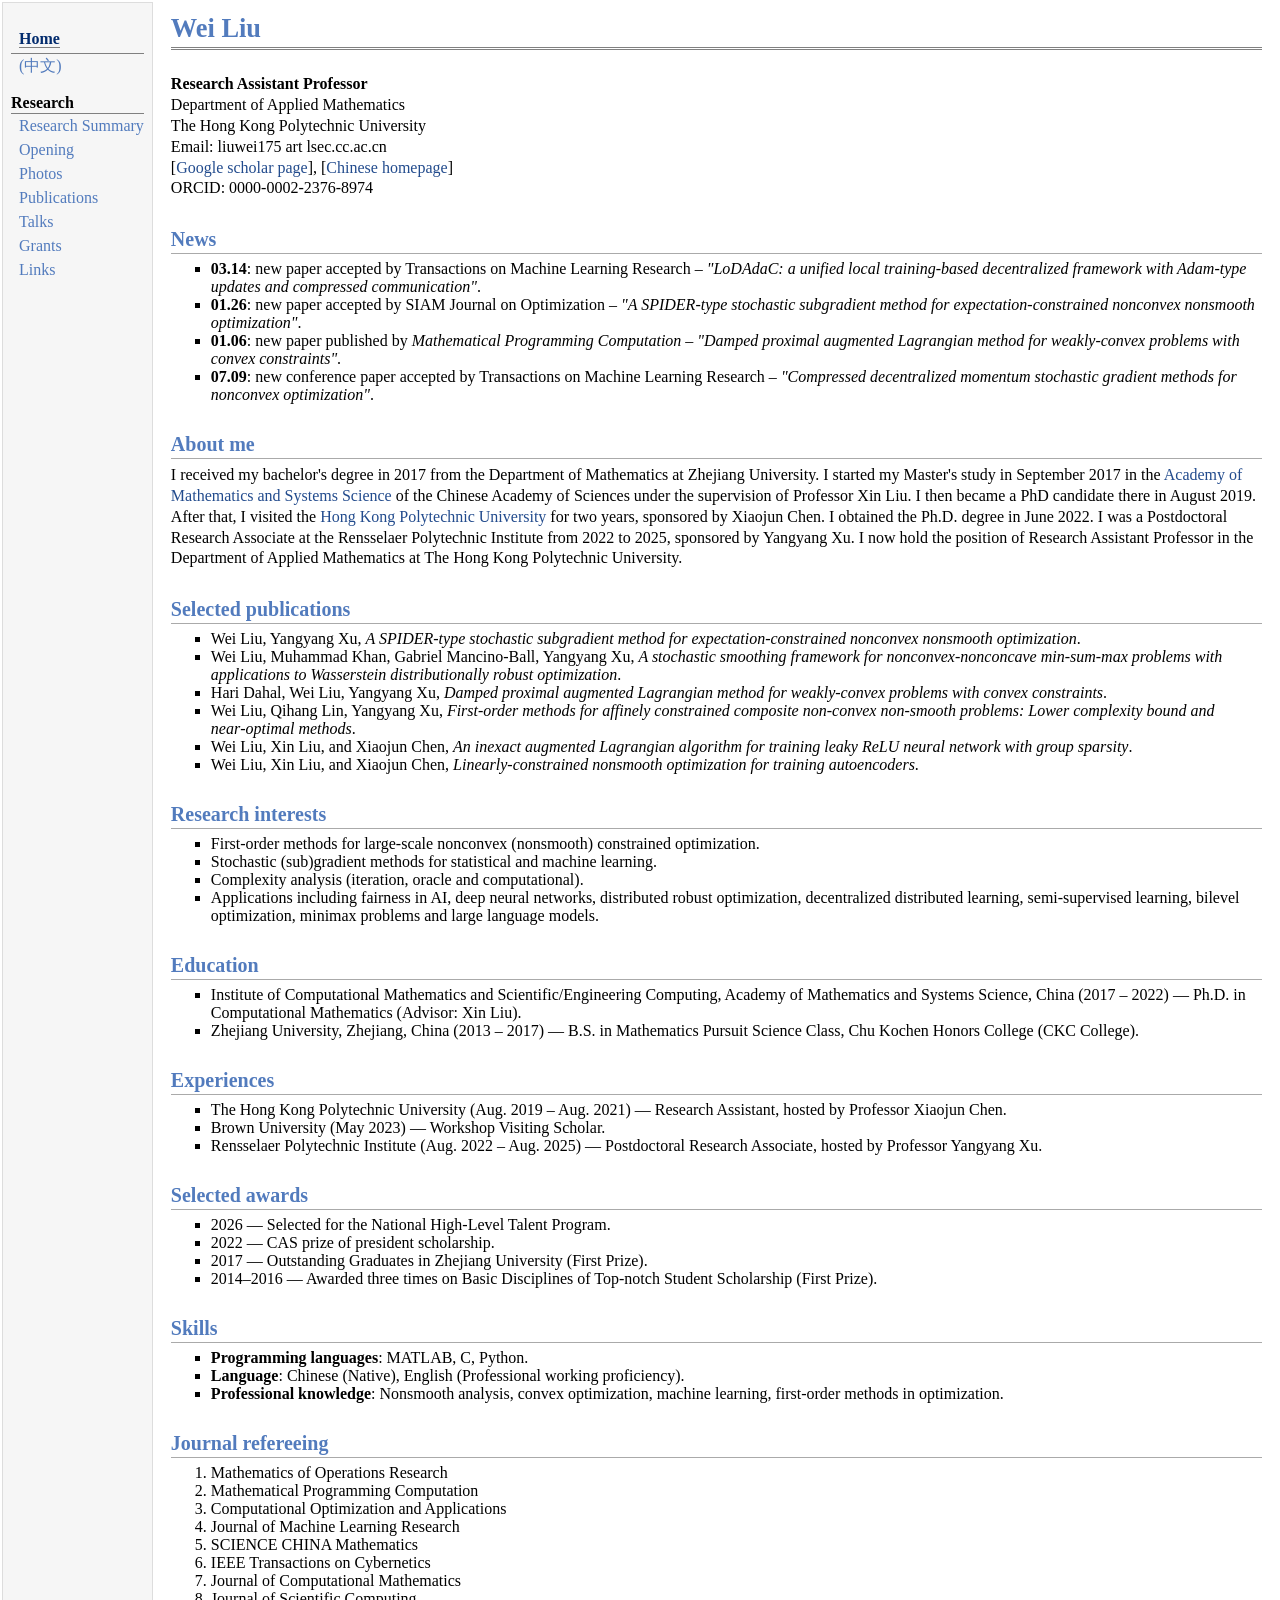
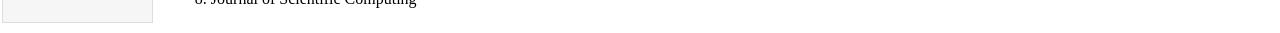
==== index.html @ 4601805c "Add files via upload" ====
<!DOCTYPE html PUBLIC "-//W3C//DTD XHTML 1.1//EN"
      "http://www.w3.org/TR/xhtml11/DTD/xhtml11.dtd">
<html xmlns="http://www.w3.org/1999/xhtml" xml:lang="en">
<head>
<meta name="generator" content="jemdoc, see http://jemdoc.jaboc.net/" />
<meta http-equiv="Content-Type" content="text/html;charset=utf-8" />
<link rel="stylesheet" href="jemdoc.css" type="text/css" />
<title>Wei Liu's Homepage</title>
</head>
<body>
<table summary="Table for page layout." id="tlayout"><tr valign="top">
<td id="layout-menu">
<div class="menu-category"><a href="index.html" class="current">Home</a></div>
<div class="menu-item"><a href="ch/index.html">(中文)</a></div>
<div class="menu-category">Research</div>
<div class="menu-item"><a href="research-summary.html">Research Summary</a></div>
<div class="menu-item"><a href="opening.html">Opening</a></div>
<div class="menu-item"><a href="photos.html">Photos</a></div>
<div class="menu-item"><a href="publications.html">Publications</a></div>
<div class="menu-item"><a href="talks.html">Talks</a></div>
<div class="menu-item"><a href="grants.html">Grants</a></div>
<div class="menu-item"><a href="links.html">Links</a></div>
</td>
<td id="layout-content">
<div id="toptitle"><h1>Wei Liu</h1></div>

<p><strong>Research Assistant Professor</strong><br/>
Department of Applied Mathematics<br/>
The Hong&nbsp;Kong Polytechnic University<br/>
Email: liuwei175&nbsp;art&nbsp;lsec.cc.ac.cn<br/>
[<a href="https://scholar.google.com">Google scholar page</a>], [<a href="https://liuwei175.github.io/">Chinese homepage</a>]<br/>
ORCID: 0000-0002-2376-8974</p>

<h2>News</h2>
<ul>
<li><strong>03.14</strong>: new paper accepted by Transactions on Machine Learning Research&nbsp;– <em>"LoDAdaC: a unified local training‑based decentralized framework with Adam‑type updates and compressed communication"</em>.</li>
<li><strong>01.26</strong>: new paper accepted by SIAM Journal on Optimization&nbsp;– <em>"A SPIDER‑type stochastic subgradient method for expectation‑constrained nonconvex nonsmooth optimization"</em>.</li>
<li><strong>01.06</strong>: new paper published by <em>Mathematical Programming Computation</em>&nbsp;– <em>"Damped proximal augmented Lagrangian method for weakly‑convex problems with convex constraints"</em>.</li>
<li><strong>07.09</strong>: new conference paper accepted by Transactions on Machine Learning Research&nbsp;– <em>"Compressed decentralized momentum stochastic gradient methods for nonconvex optimization"</em>.</li>
</ul>

<h2>About me</h2>
<p>I received my bachelor's degree in 2017 from the Department of Mathematics at Zhejiang University. I started my Master's study in September 2017 in the <a href="https://english.amss.cas.cn">Academy of Mathematics and Systems Science</a> of the Chinese Academy of Sciences under the supervision of Professor Xin Liu. I then became a PhD candidate there in August 2019. After that, I visited the <a href="https://www.polyu.edu.hk">Hong Kong Polytechnic University</a> for two years, sponsored by Xiaojun Chen. I obtained the Ph.D. degree in June 2022. I was a Postdoctoral Research Associate at the Rensselaer Polytechnic Institute from 2022 to 2025, sponsored by Yangyang Xu. I now hold the position of Research Assistant Professor in the Department of Applied Mathematics at The Hong Kong Polytechnic University.</p>

<h2>Selected publications</h2>
<ul>
<li>Wei&nbsp;Liu, Yangyang&nbsp;Xu, <em>A SPIDER‑type stochastic subgradient method for expectation‑constrained nonconvex nonsmooth optimization</em>.</li>
<li>Wei&nbsp;Liu, Muhammad&nbsp;Khan, Gabriel&nbsp;Mancino‑Ball, Yangyang&nbsp;Xu, <em>A stochastic smoothing framework for nonconvex‑nonconcave min‑sum‑max problems with applications to Wasserstein distributionally robust optimization</em>.</li>
<li>Hari&nbsp;Dahal, Wei&nbsp;Liu, Yangyang&nbsp;Xu, <em>Damped proximal augmented Lagrangian method for weakly‑convex problems with convex constraints</em>.</li>
<li>Wei&nbsp;Liu, Qihang&nbsp;Lin, Yangyang&nbsp;Xu, <em>First‑order methods for affinely constrained composite non‑convex non‑smooth problems: Lower complexity bound and near‑optimal methods</em>.</li>
<li>Wei&nbsp;Liu, Xin&nbsp;Liu, and Xiaojun&nbsp;Chen, <em>An inexact augmented Lagrangian algorithm for training leaky ReLU neural network with group sparsity</em>.</li>
<li>Wei&nbsp;Liu, Xin&nbsp;Liu, and Xiaojun&nbsp;Chen, <em>Linearly‑constrained nonsmooth optimization for training autoencoders</em>.</li>
</ul>

<h2>Research interests</h2>
<ul>
<li>First‑order methods for large‑scale nonconvex (nonsmooth) constrained optimization.</li>
<li>Stochastic (sub)gradient methods for statistical and machine learning.</li>
<li>Complexity analysis (iteration, oracle and computational).</li>
<li>Applications including fairness in AI, deep neural networks, distributed robust optimization, decentralized distributed learning, semi‑supervised learning, bilevel optimization, minimax problems and large language models.</li>
</ul>

<h2>Education</h2>
<ul>
<li>Institute of Computational Mathematics and Scientific/Engineering Computing, Academy of Mathematics and Systems Science, China (2017&nbsp;–&nbsp;2022) — Ph.D. in Computational Mathematics (Advisor: Xin Liu).</li>
<li>Zhejiang University, Zhejiang, China (2013&nbsp;–&nbsp;2017) — B.S. in Mathematics Pursuit Science Class, Chu Kochen Honors College (CKC College).</li>
</ul>

<h2>Experiences</h2>
<ul>
<li>The Hong Kong Polytechnic University (Aug.&nbsp;2019 – Aug.&nbsp;2021) — Research Assistant, hosted by Professor Xiaojun Chen.</li>
<li>Brown University (May 2023) — Workshop Visiting Scholar.</li>
<li>Rensselaer Polytechnic Institute (Aug.&nbsp;2022 – Aug.&nbsp;2025) — Postdoctoral Research Associate, hosted by Professor Yangyang Xu.</li>
</ul>

<h2>Selected awards</h2>
<ul>
<li>2026 — Selected for the National High‑Level Talent Program.</li>
<li>2022 — CAS prize of president scholarship.</li>
<li>2017 — Outstanding Graduates in Zhejiang University (First Prize).</li>
<li>2014–2016 — Awarded three times on Basic Disciplines of Top‑notch Student Scholarship (First Prize).</li>
</ul>

<h2>Skills</h2>
<ul>
<li><strong>Programming languages</strong>: MATLAB, C, Python.</li>
<li><strong>Language</strong>: Chinese (Native), English (Professional working proficiency).</li>
<li><strong>Professional knowledge</strong>: Nonsmooth analysis, convex optimization, machine learning, first‑order methods in optimization.</li>
</ul>

<h2>Journal refereeing</h2>
<ol>
<li>Mathematics of Operations Research</li>
<li>Mathematical Programming Computation</li>
<li>Computational Optimization and Applications</li>
<li>Journal of Machine Learning Research</li>
<li>SCIENCE CHINA Mathematics</li>
<li>IEEE Transactions on Cybernetics</li>
<li>Journal of Computational Mathematics</li>
<li>Journal of Scientific Computing</li>
</ol>

</td></tr></table>
</body>
</html>
---- jemdoc.css ----
/* Default css file for jemdoc. */

    table#tlayout {
        border: none;
        border-collapse: separate;
        background: white;
    }

    body {
        background: white;
        font-family: Georgia, serif;
        padding-bottom: 8px;
        margin: 0;
    }

    #layout-menu {
        background: #f6f6f6;
        border: 1px solid #dddddd;
        padding-top: 0.5em;
        padding-left: 8px;
        padding-right: 8px;
        font-size: 1.0em;
        width: auto;
        white-space: nowrap;
        text-align: left;
        vertical-align: top;
    }

    #layout-menu td {
        background: #f4f4f4;
        vertical-align: top;
    }

    #layout-content {
        padding-top: 0.0em;
        padding-left: 1.0em;
        padding-right: 1.0em;
        border: none;
        background: white;
        text-align: left;
        vertical-align: top;
    }

    #layout-menu a {
        line-height: 1.5em;
        margin-left: 0.5em;
    }

    tt {
        background: #ffffdd;
    }

    pre, tt {
        font-size: 90%;
        font-family: monaco, monospace;
    }

    a, a > tt {
        color: #224b8d;
        text-decoration: none;
    }

    a:hover {
        border-bottom: 1px gray dotted;
    }

    #layout-menu a.current:link, #layout-menu a.current:visited {
        color: #022b6d;
        border-bottom: 1px gray solid;
    }
    #layout-menu a:link, #layout-menu a:visited, #layout-menu a:hover {
        color: #527bbd;
        text-decoration: none;
    }
    #layout-menu a:hover {
        text-decoration: none;
    }

    div.menu-category {
        border-bottom: 1px solid gray;
        margin-top: 0.8em;
        padding-top: 0.2em;
        padding-bottom: 0.1em;
        font-weight: bold;
    }

    div.menu-item {
        padding-left: 16px;
        text-indent: -16px;
    }

    div#toptitle {
        padding-bottom: 0.2em;
        margin-bottom: 1.5em;
        border-bottom: 3px double gray;
    }

    /* Reduce space if we begin the page with a title. */
    div#toptitle + h2, div#toptitle + h3 {
        margin-top: -0.7em;
    }

    div#subtitle {
        margin-top: 0.0em;
        margin-bottom: 0.0em;
        padding-top: 0em;
        padding-bottom: 0.1em;
    }

    em {
        font-style: italic;
    }

    strong {
        font-weight: bold;
    }

    h1, h2, h3 {
        color: #527bbd;
        margin-top: 0.7em;
        margin-bottom: 0.3em;
        padding-bottom: 0.2em;
        line-height: 1.0;
        padding-top: 0.5em;
        border-bottom: 1px solid #aaaaaa;
    }

    h1 {
        font-size: 165%;
    }

    h2 {
        padding-top: 0.8em;
        font-size: 125%;
    }

    h2 + h3 {
        padding-top: 0.2em;
    }

    h3 {
        font-size: 110%;
        border-bottom: none;
    }

    p {
        margin-top: 0.0em;
        margin-bottom: 0.8em;
        padding: 0;
        line-height: 1.3;
    }

    pre {
        padding: 0;
        margin: 0;
    }

    div#footer {
        font-size: small;
        border-top: 1px solid #c0c0c0;
        padding-top: 0.1em;
        margin-top: 4.0em;
        color: #c0c0c0;
    }

    div#footer a {
        color: #80a0b0;
    }

    div#footer-text {
        float: left;
        padding-bottom: 8px;
    }

    ul, ol, dl {
        margin-top: 0.2em;
        padding-top: 0;
        margin-bottom: 0.8em;
    }

    dt {
        margin-top: 0.5em;
        margin-bottom: 0;
    }

    dl {
        margin-left: 20px;
    }

    dd {
        color: #222222;
    }

    dd > *:first-child {
        margin-top: 0;
    }

    ul {
        list-style-position: outside;
        list-style-type: square;
    }

    p + ul, p + ol {
        margin-top: -0.5em;
    }

    li ul, li ol {
        margin-top: -0.3em;
    }

    ol {
        list-style-position: outside;
        list-style-type: decimal;
    }

    li p, dd p {
        margin-bottom: 0.3em;
    }

    ol ol {
        list-style-type: lower-alpha;
    }

    ol ol ol {
        list-style-type: lower-roman;
    }

    p + div.codeblock {
        margin-top: -0.6em;
    }

    div.codeblock, div.infoblock {
        margin-right: 0%;
        margin-top: 1.2em;
        margin-bottom: 1.3em;
    }

    div.blocktitle {
        font-weight: bold;
        color: #cd7b62;
        margin-top: 1.2em;
        margin-bottom: 0.1em;
    }

    div.blockcontent {
        border: 1px solid silver;
        padding: 0.3em 0.5em;
    }

    div.infoblock > div.blockcontent {
        background: #ffffee;
    }

    div.blockcontent p + ul, div.blockcontent p + ol {
        margin-top: 0.4em;
    }

    div.infoblock p {
        margin-bottom: 0em;
    }

    div.infoblock li p, div.infoblock dd p {
        margin-bottom: 0.5em;
    }

    div.infoblock p + p {
        margin-top: 0.8em;
    }

    div.codeblock > div.blockcontent {
        background: #f6f6f6;
    }

    span.pycommand {
        color: #000070;
    }

    span.statement {
        color: #008800;
    }
    span.builtin {
        color: #000088;
    }
    span.special {
        color: #990000;
    }
    span.operator {
        color: #880000;
    }
    span.error {
        color: #aa0000;
    }
    span.comment, span.comment > *, span.string, span.string > * {
        color: #606060;
    }

    @media print {
        #layout-menu { display: none; }
    }

    #fwtitle {
        margin: 2px;
    }

    #fwtitle #toptitle {
        padding-left: 0.5em;
        margin-bottom: 0.5em;
    }

    #layout-content h1:first-child, #layout-content h2:first-child, #layout-content h3:first-child {
        margin-top: -0.7em;
    }

    div#toptitle h1, #layout-content div#toptitle h1 {
        margin-bottom: 0.0em;
        padding-bottom: 0.1em;
        padding-top: 0;
        margin-top: 0.5em;
        border-bottom: none;
    }

    img.eq {
        padding: 0;
        padding-left: 0.1em;
        padding-right: 0.1em;
        margin: 0;
    }

    img.eqwl {
        padding-left: 2em;
        padding-top: 0.6em;
        padding-bottom: 0.2em;
        margin: 0;
    }

    table {
        border: 2px solid black;
        border-collapse: collapse;
    }

    td {
        padding: 2px;
        padding-left: 0.5em;
        padding-right: 0.5em;
        text-align: center;
        border: 1px solid gray;
    }

    table + table {
        margin-top: 1em;
    }

    tr.heading {
        font-weight: bold;
        border-bottom: 2px solid black;
    }

    img {
        border: none;
    }

    table.imgtable, table.imgtable td {
        border: none;
        text-align: left;
    }
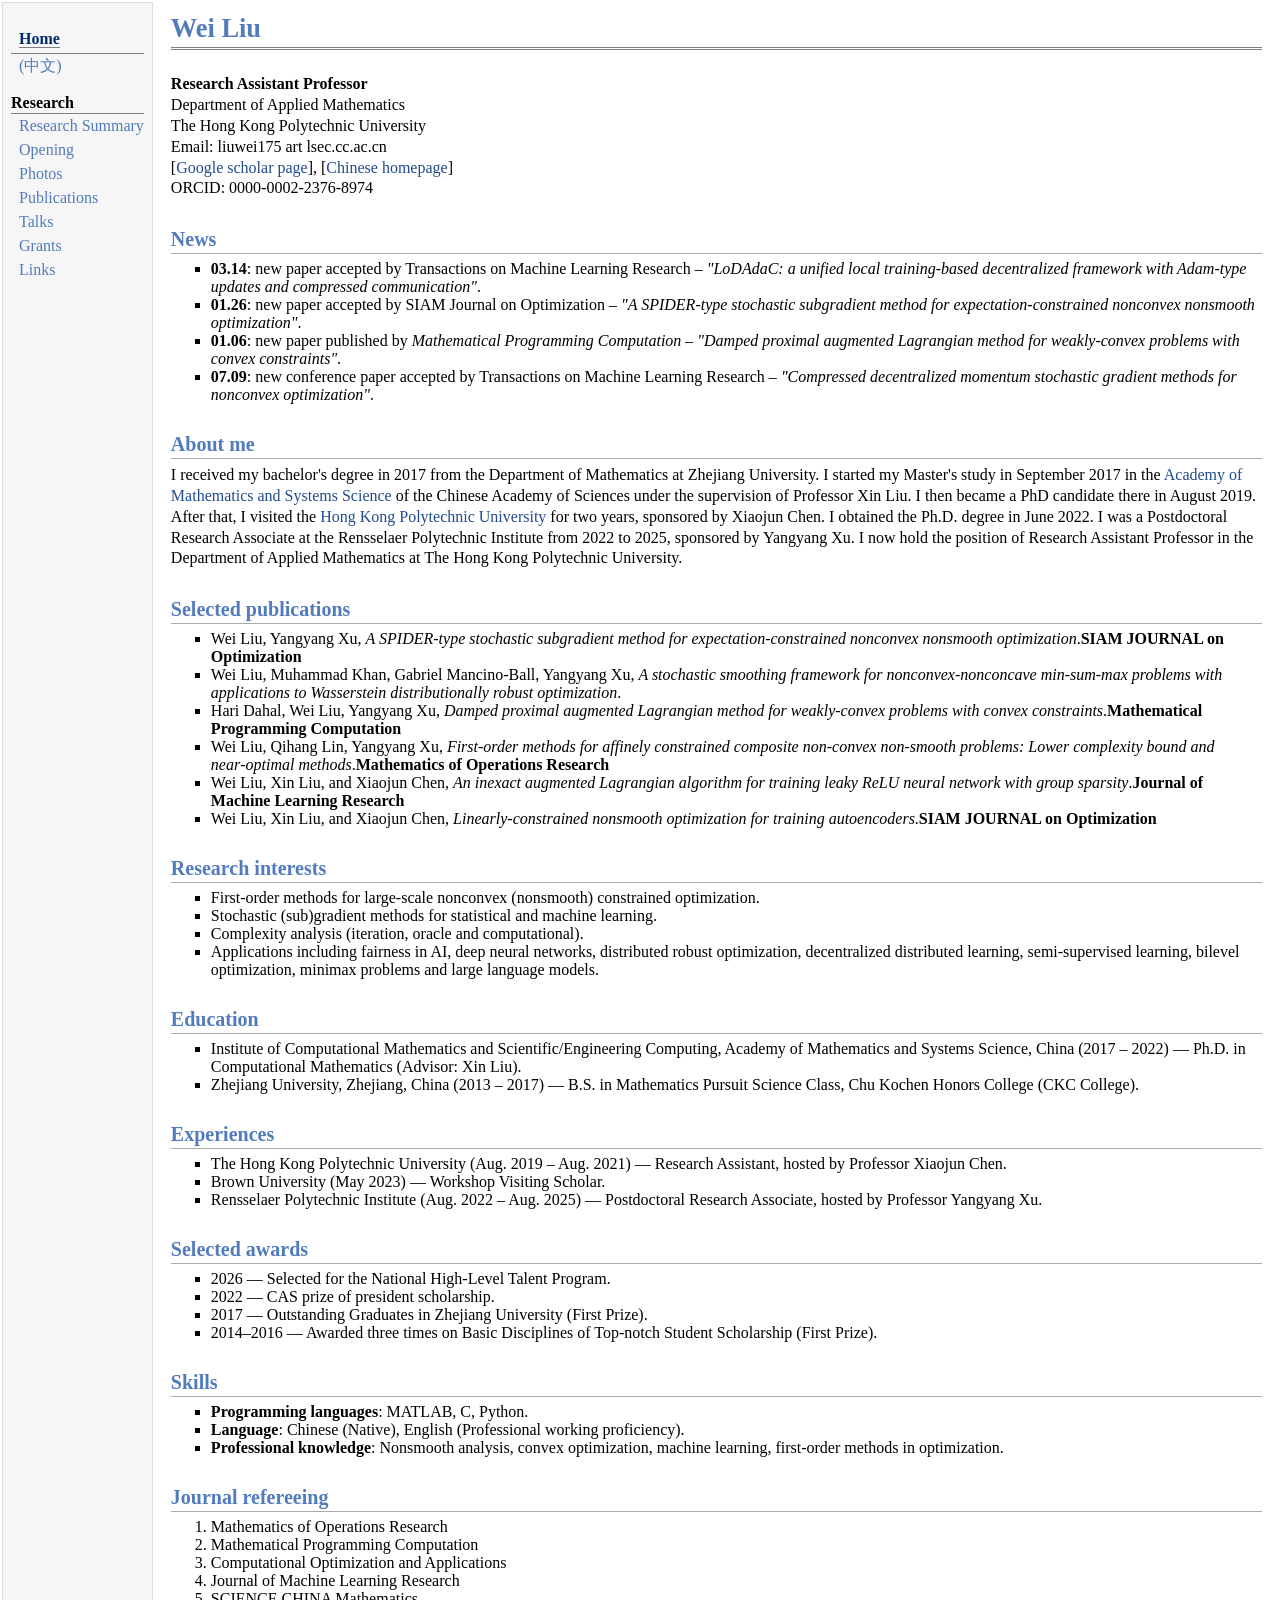
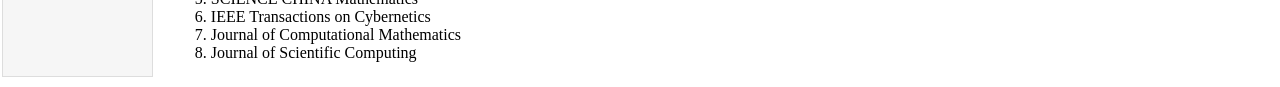
==== commit ab19fe32: "Update index.html" ====
--- a/index.html
+++ b/index.html
@@ -44,12 +44,12 @@
 
 <h2>Selected publications</h2>
 <ul>
-<li>Wei&nbsp;Liu, Yangyang&nbsp;Xu, <em>A SPIDER‑type stochastic subgradient method for expectation‑constrained nonconvex nonsmooth optimization</em>.</li>
+<li>Wei&nbsp;Liu, Yangyang&nbsp;Xu, <em>A SPIDER‑type stochastic subgradient method for expectation‑constrained nonconvex nonsmooth optimization</em>.<strong>SIAM JOURNAL on Optimization</strong></li>
 <li>Wei&nbsp;Liu, Muhammad&nbsp;Khan, Gabriel&nbsp;Mancino‑Ball, Yangyang&nbsp;Xu, <em>A stochastic smoothing framework for nonconvex‑nonconcave min‑sum‑max problems with applications to Wasserstein distributionally robust optimization</em>.</li>
-<li>Hari&nbsp;Dahal, Wei&nbsp;Liu, Yangyang&nbsp;Xu, <em>Damped proximal augmented Lagrangian method for weakly‑convex problems with convex constraints</em>.</li>
-<li>Wei&nbsp;Liu, Qihang&nbsp;Lin, Yangyang&nbsp;Xu, <em>First‑order methods for affinely constrained composite non‑convex non‑smooth problems: Lower complexity bound and near‑optimal methods</em>.</li>
-<li>Wei&nbsp;Liu, Xin&nbsp;Liu, and Xiaojun&nbsp;Chen, <em>An inexact augmented Lagrangian algorithm for training leaky ReLU neural network with group sparsity</em>.</li>
-<li>Wei&nbsp;Liu, Xin&nbsp;Liu, and Xiaojun&nbsp;Chen, <em>Linearly‑constrained nonsmooth optimization for training autoencoders</em>.</li>
+<li>Hari&nbsp;Dahal, Wei&nbsp;Liu, Yangyang&nbsp;Xu, <em>Damped proximal augmented Lagrangian method for weakly‑convex problems with convex constraints</em>.<strong>Mathematical Programming Computation</strong></li>
+<li>Wei&nbsp;Liu, Qihang&nbsp;Lin, Yangyang&nbsp;Xu, <em>First‑order methods for affinely constrained composite non‑convex non‑smooth problems: Lower complexity bound and near‑optimal methods</em>.<strong>Mathematics of Operations Research</strong></li>
+<li>Wei&nbsp;Liu, Xin&nbsp;Liu, and Xiaojun&nbsp;Chen, <em>An inexact augmented Lagrangian algorithm for training leaky ReLU neural network with group sparsity</em>.<strong>Journal of Machine Learning Research</strong></li>
+<li>Wei&nbsp;Liu, Xin&nbsp;Liu, and Xiaojun&nbsp;Chen, <em>Linearly‑constrained nonsmooth optimization for training autoencoders</em>.<strong>SIAM JOURNAL on Optimization</strong></li>
 </ul>
 
 <h2>Research interests</h2>
@@ -102,4 +102,4 @@
 
 </td></tr></table>
 </body>
-</html>+</html>
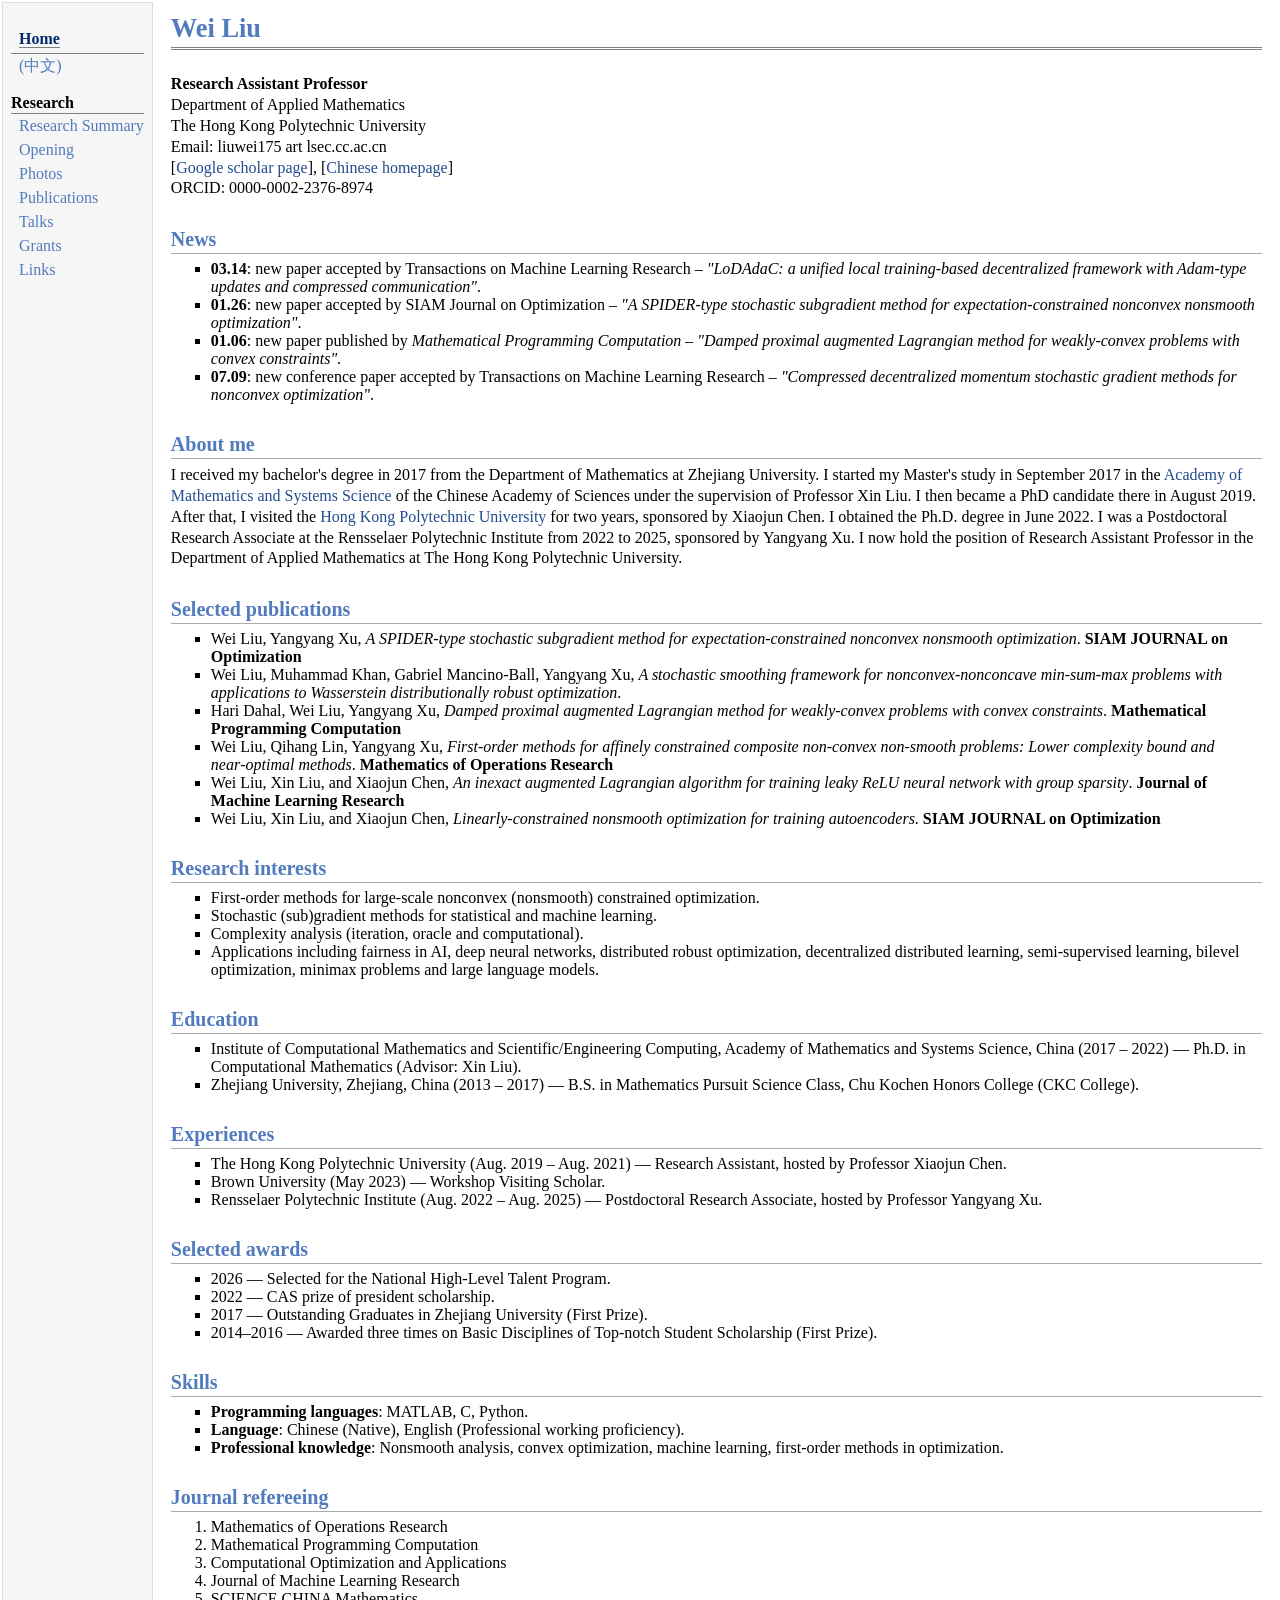
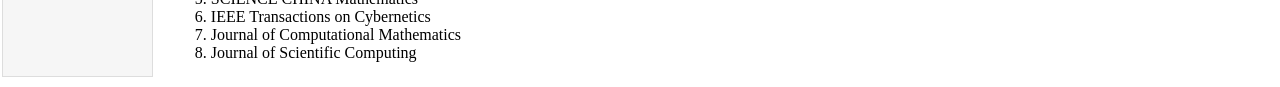
==== commit 99dfc943: "Fix publication list formatting in index.html" ====
--- a/index.html
+++ b/index.html
@@ -44,12 +44,12 @@
 
 <h2>Selected publications</h2>
 <ul>
-<li>Wei&nbsp;Liu, Yangyang&nbsp;Xu, <em>A SPIDER‑type stochastic subgradient method for expectation‑constrained nonconvex nonsmooth optimization</em>.<strong>SIAM JOURNAL on Optimization</strong></li>
+<li>Wei&nbsp;Liu, Yangyang&nbsp;Xu, <em>A SPIDER‑type stochastic subgradient method for expectation‑constrained nonconvex nonsmooth optimization</em>. <strong>SIAM JOURNAL on Optimization</strong></li>
 <li>Wei&nbsp;Liu, Muhammad&nbsp;Khan, Gabriel&nbsp;Mancino‑Ball, Yangyang&nbsp;Xu, <em>A stochastic smoothing framework for nonconvex‑nonconcave min‑sum‑max problems with applications to Wasserstein distributionally robust optimization</em>.</li>
-<li>Hari&nbsp;Dahal, Wei&nbsp;Liu, Yangyang&nbsp;Xu, <em>Damped proximal augmented Lagrangian method for weakly‑convex problems with convex constraints</em>.<strong>Mathematical Programming Computation</strong></li>
-<li>Wei&nbsp;Liu, Qihang&nbsp;Lin, Yangyang&nbsp;Xu, <em>First‑order methods for affinely constrained composite non‑convex non‑smooth problems: Lower complexity bound and near‑optimal methods</em>.<strong>Mathematics of Operations Research</strong></li>
-<li>Wei&nbsp;Liu, Xin&nbsp;Liu, and Xiaojun&nbsp;Chen, <em>An inexact augmented Lagrangian algorithm for training leaky ReLU neural network with group sparsity</em>.<strong>Journal of Machine Learning Research</strong></li>
-<li>Wei&nbsp;Liu, Xin&nbsp;Liu, and Xiaojun&nbsp;Chen, <em>Linearly‑constrained nonsmooth optimization for training autoencoders</em>.<strong>SIAM JOURNAL on Optimization</strong></li>
+<li>Hari&nbsp;Dahal, Wei&nbsp;Liu, Yangyang&nbsp;Xu, <em>Damped proximal augmented Lagrangian method for weakly‑convex problems with convex constraints</em>. <strong>Mathematical Programming Computation</strong></li>
+<li>Wei&nbsp;Liu, Qihang&nbsp;Lin, Yangyang&nbsp;Xu, <em>First‑order methods for affinely constrained composite non‑convex non‑smooth problems: Lower complexity bound and near‑optimal methods</em>. <strong>Mathematics of Operations Research</strong></li>
+<li>Wei&nbsp;Liu, Xin&nbsp;Liu, and Xiaojun&nbsp;Chen, <em>An inexact augmented Lagrangian algorithm for training leaky ReLU neural network with group sparsity</em>. <strong>Journal of Machine Learning Research</strong></li>
+<li>Wei&nbsp;Liu, Xin&nbsp;Liu, and Xiaojun&nbsp;Chen, <em>Linearly‑constrained nonsmooth optimization for training autoencoders</em>. <strong>SIAM JOURNAL on Optimization</strong></li>
 </ul>
 
 <h2>Research interests</h2>
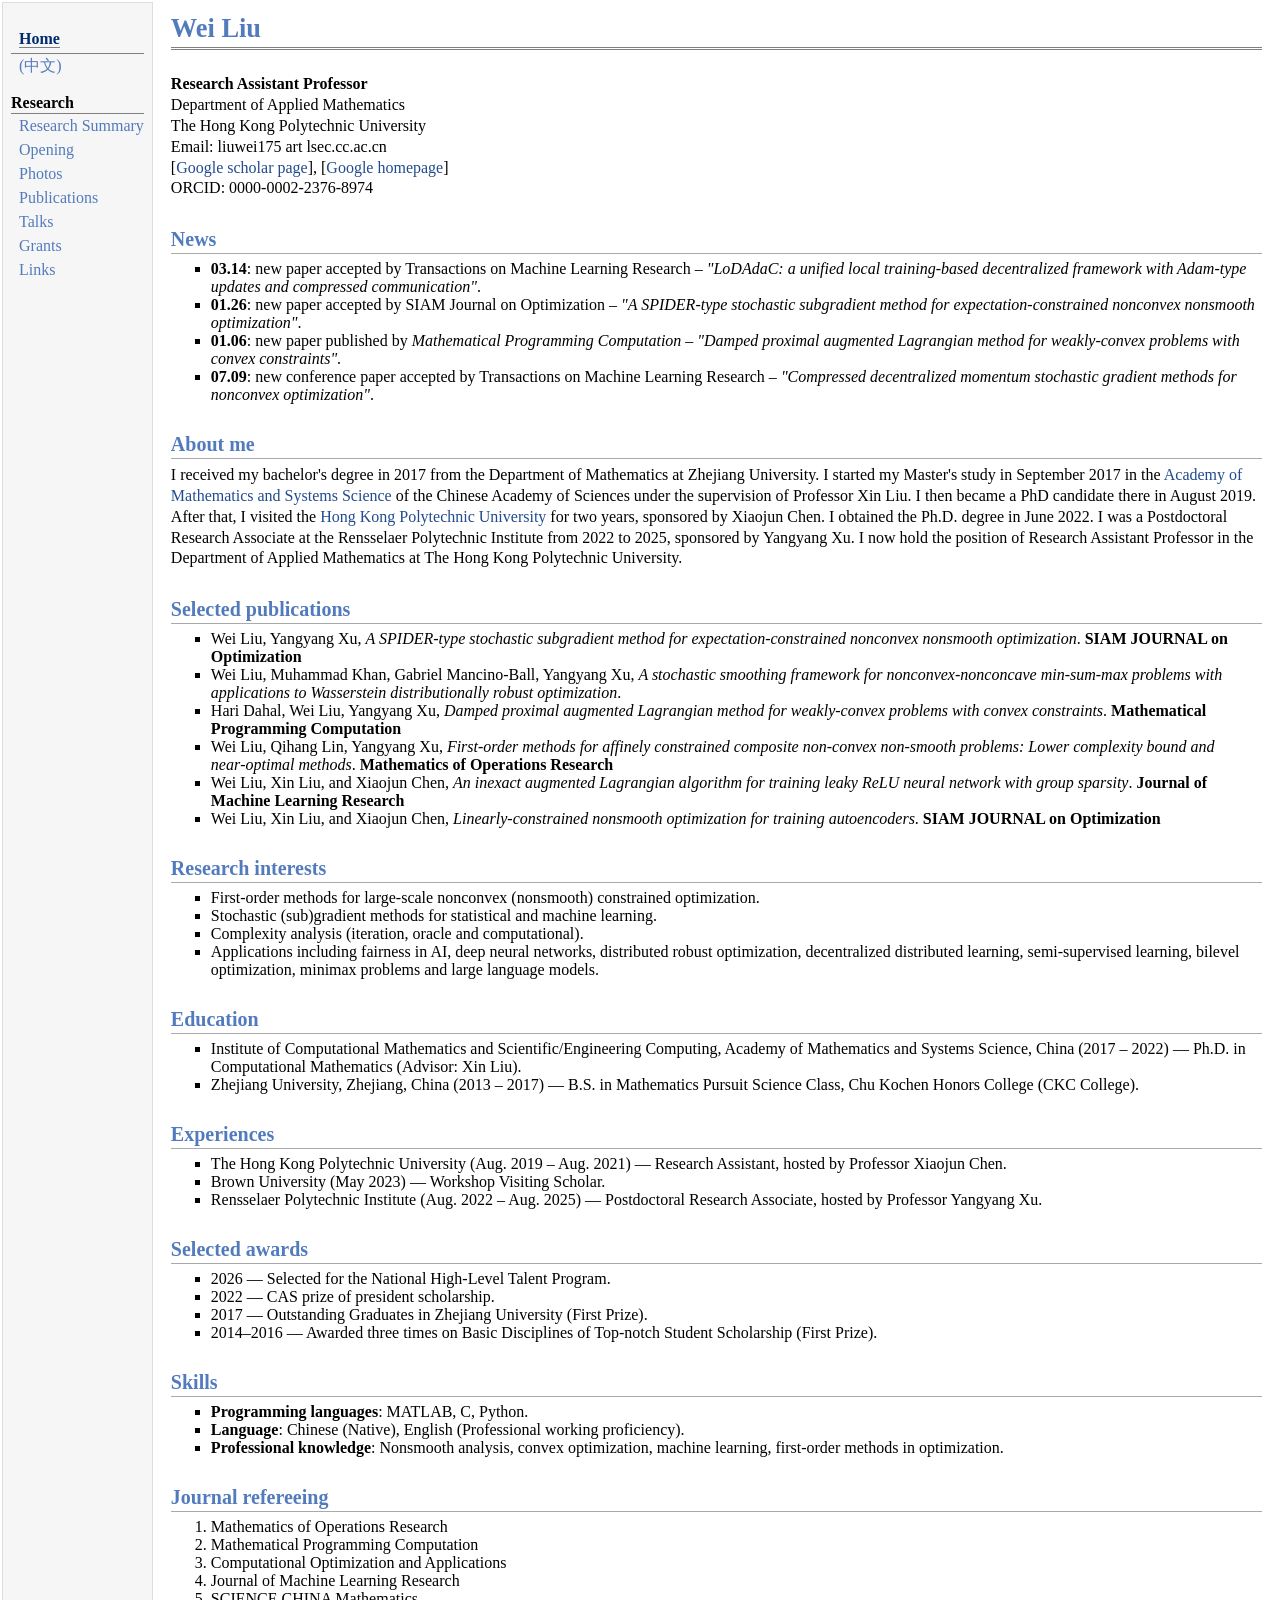
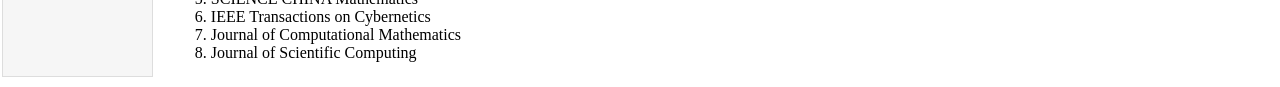
==== commit 13802f5c: "Update index.html" ====
--- a/index.html
+++ b/index.html
@@ -28,7 +28,7 @@
 Department of Applied Mathematics<br/>
 The Hong&nbsp;Kong Polytechnic University<br/>
 Email: liuwei175&nbsp;art&nbsp;lsec.cc.ac.cn<br/>
-[<a href="https://scholar.google.com">Google scholar page</a>], [<a href="https://liuwei175.github.io/">Chinese homepage</a>]<br/>
+[<a href="https://scholar.google.com/citations?hl=zh-CN&view_op=list_works&gmla=AJsN-F4cCcPR46fzwd-_9-CqGAe8wdnZYZqFyi-nKjoqLeMkN4Dw3Hz1fyaKqJIsRMlAYt95lUtS36D-LxbhuaM2-wsV44iT4ocYBxLmwYiqybtYJcKr-wM&user=YXqRQ5cAAAAJ">Google scholar page</a>], [<a href="https://sites.google.com/view/liu-wei/homepage">Google homepage</a>]<br/>
 ORCID: 0000-0002-2376-8974</p>
 
 <h2>News</h2>
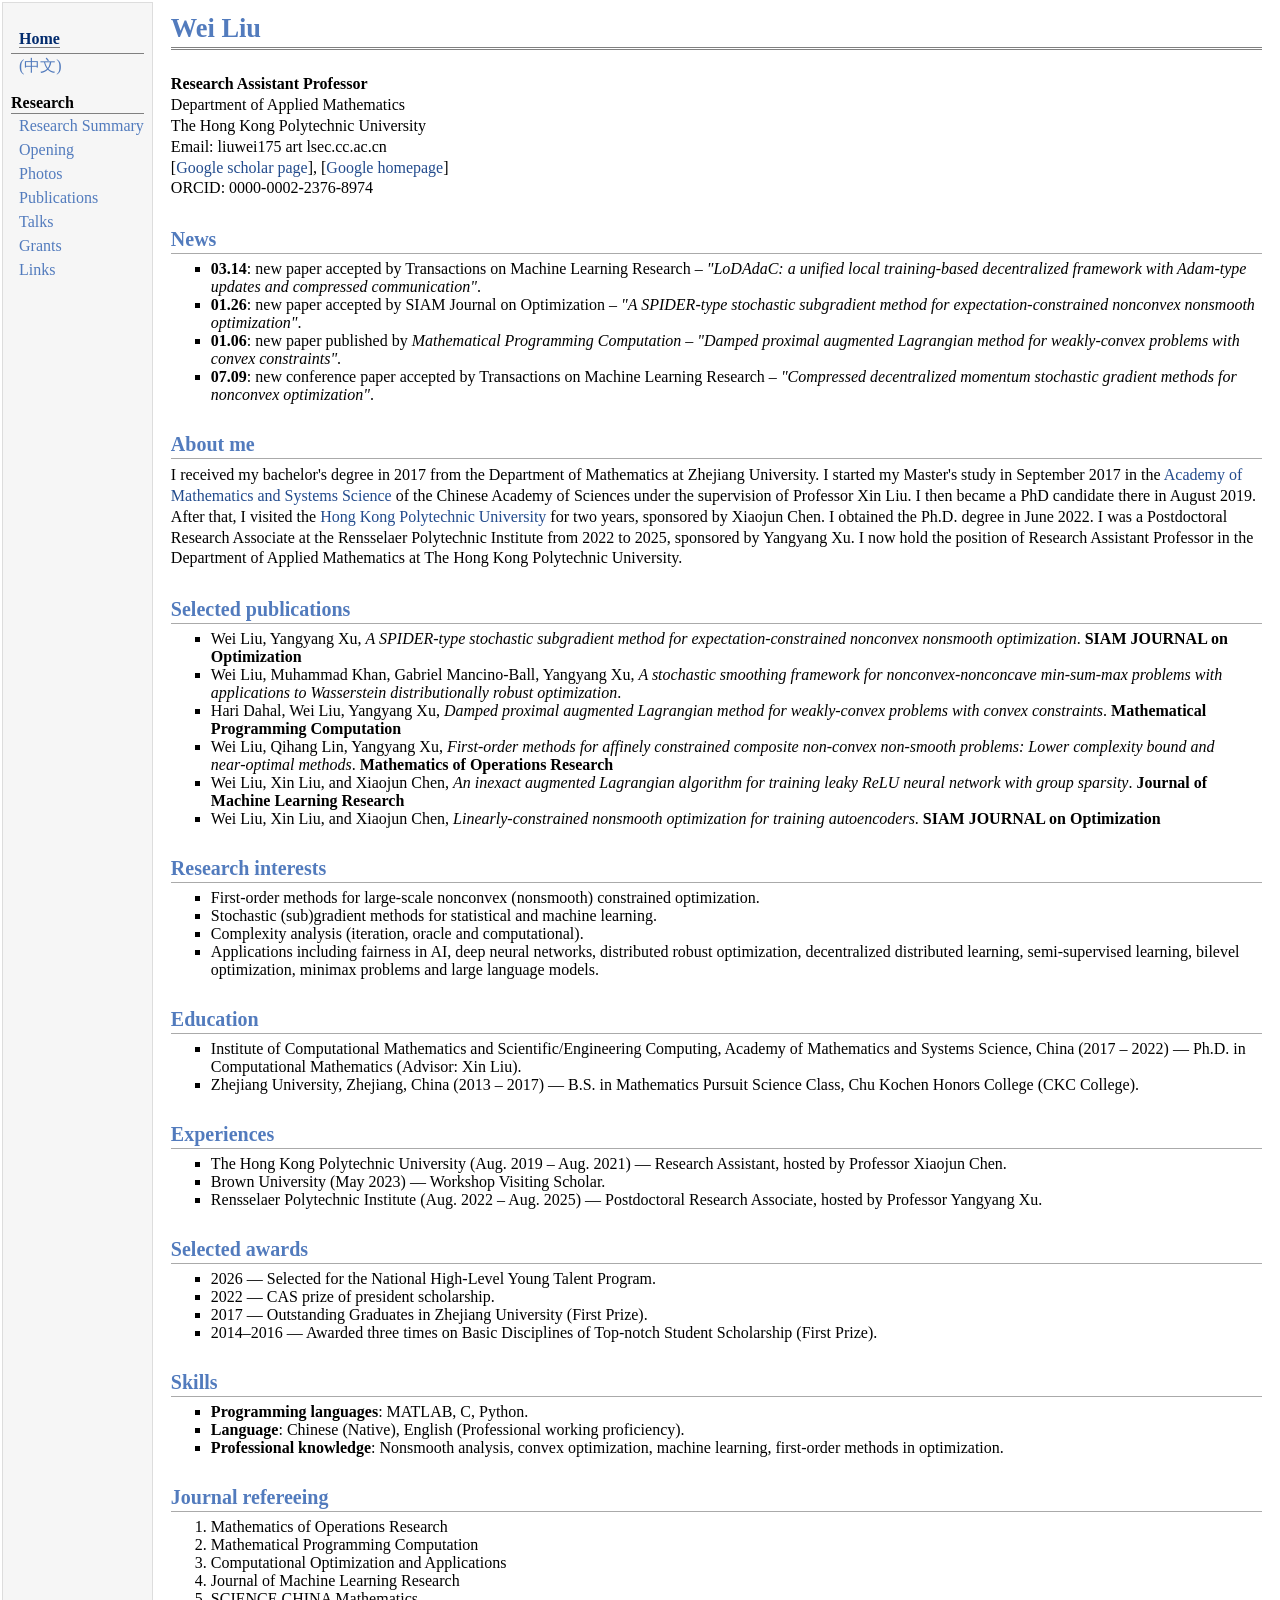
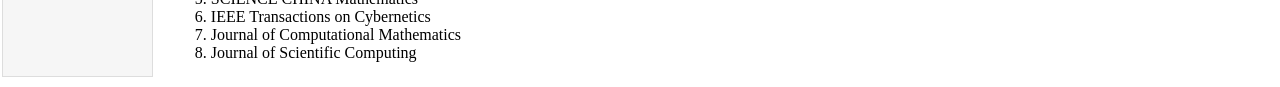
==== commit d10d502c: "Update index.html" ====
--- a/index.html
+++ b/index.html
@@ -75,7 +75,7 @@
 
 <h2>Selected awards</h2>
 <ul>
-<li>2026 — Selected for the National High‑Level Talent Program.</li>
+<li>2026 — Selected for the National High‑Level Young Talent Program.</li>
 <li>2022 — CAS prize of president scholarship.</li>
 <li>2017 — Outstanding Graduates in Zhejiang University (First Prize).</li>
 <li>2014–2016 — Awarded three times on Basic Disciplines of Top‑notch Student Scholarship (First Prize).</li>
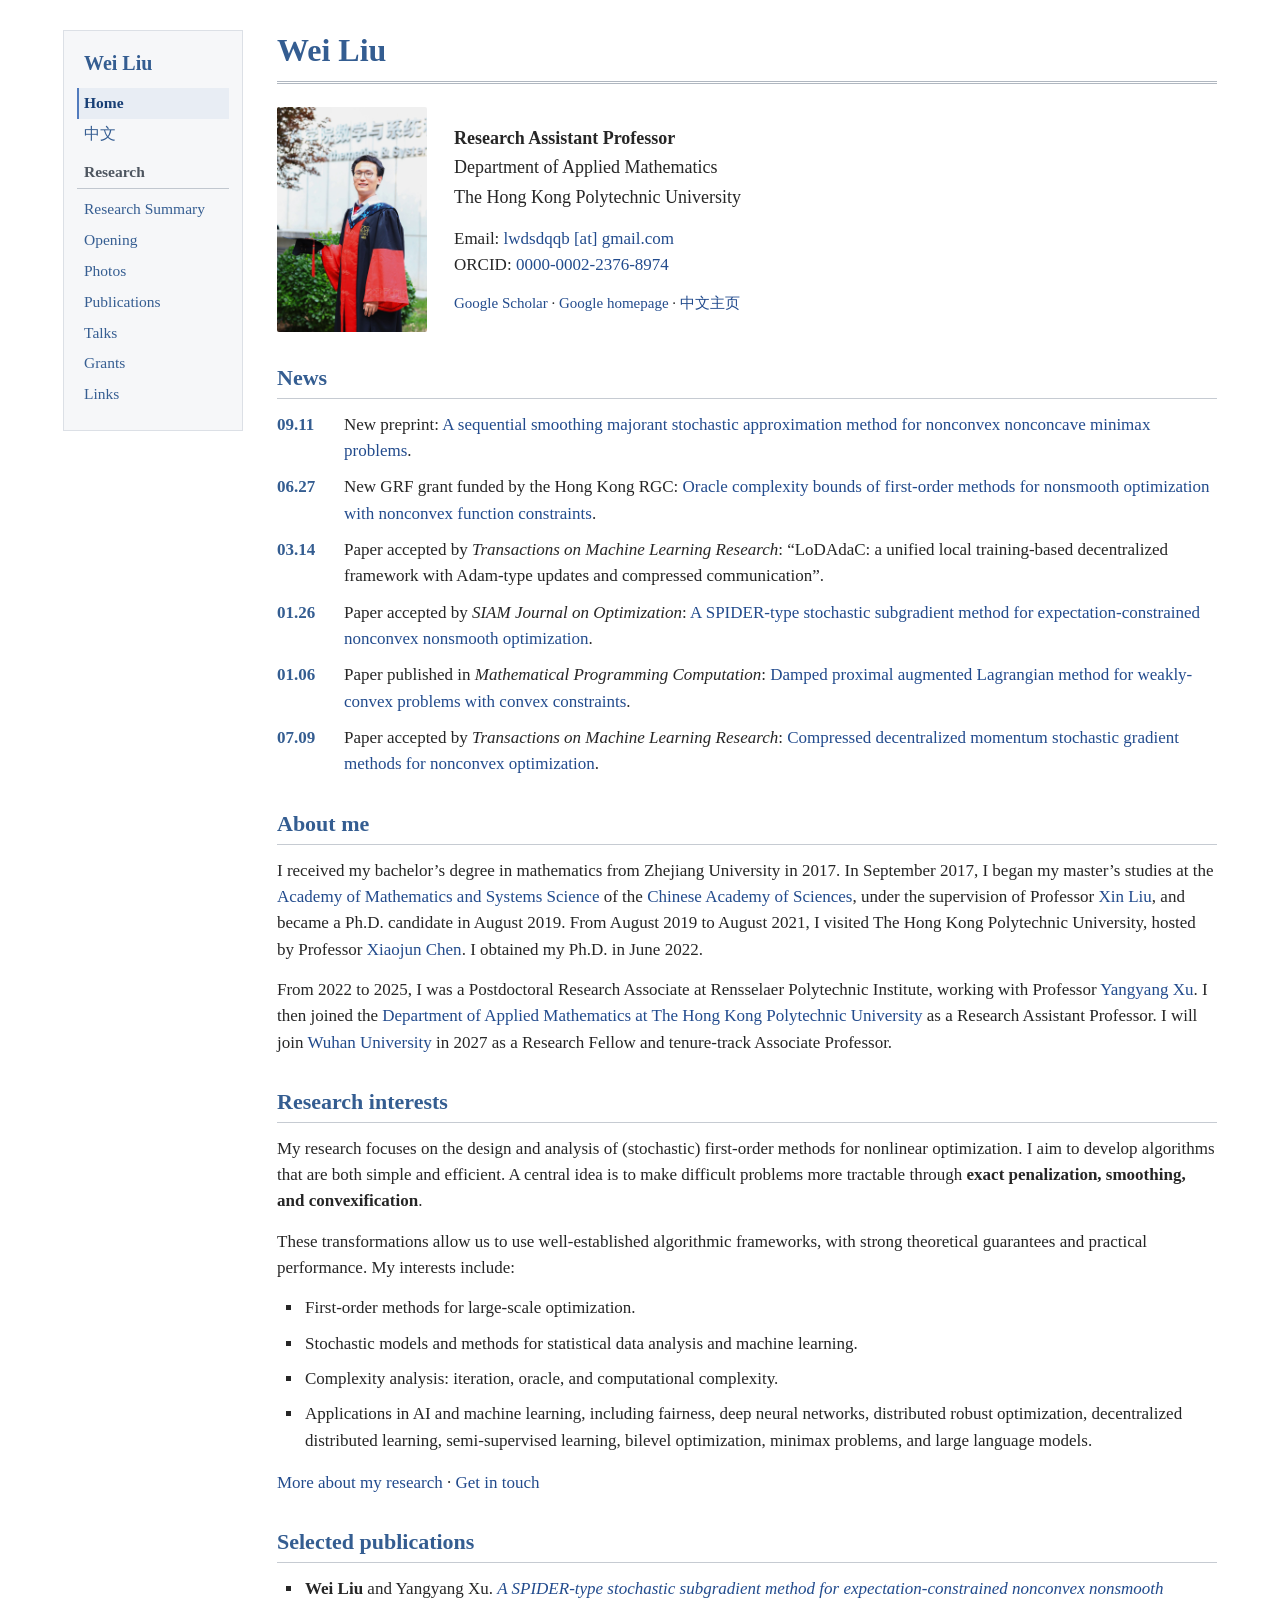
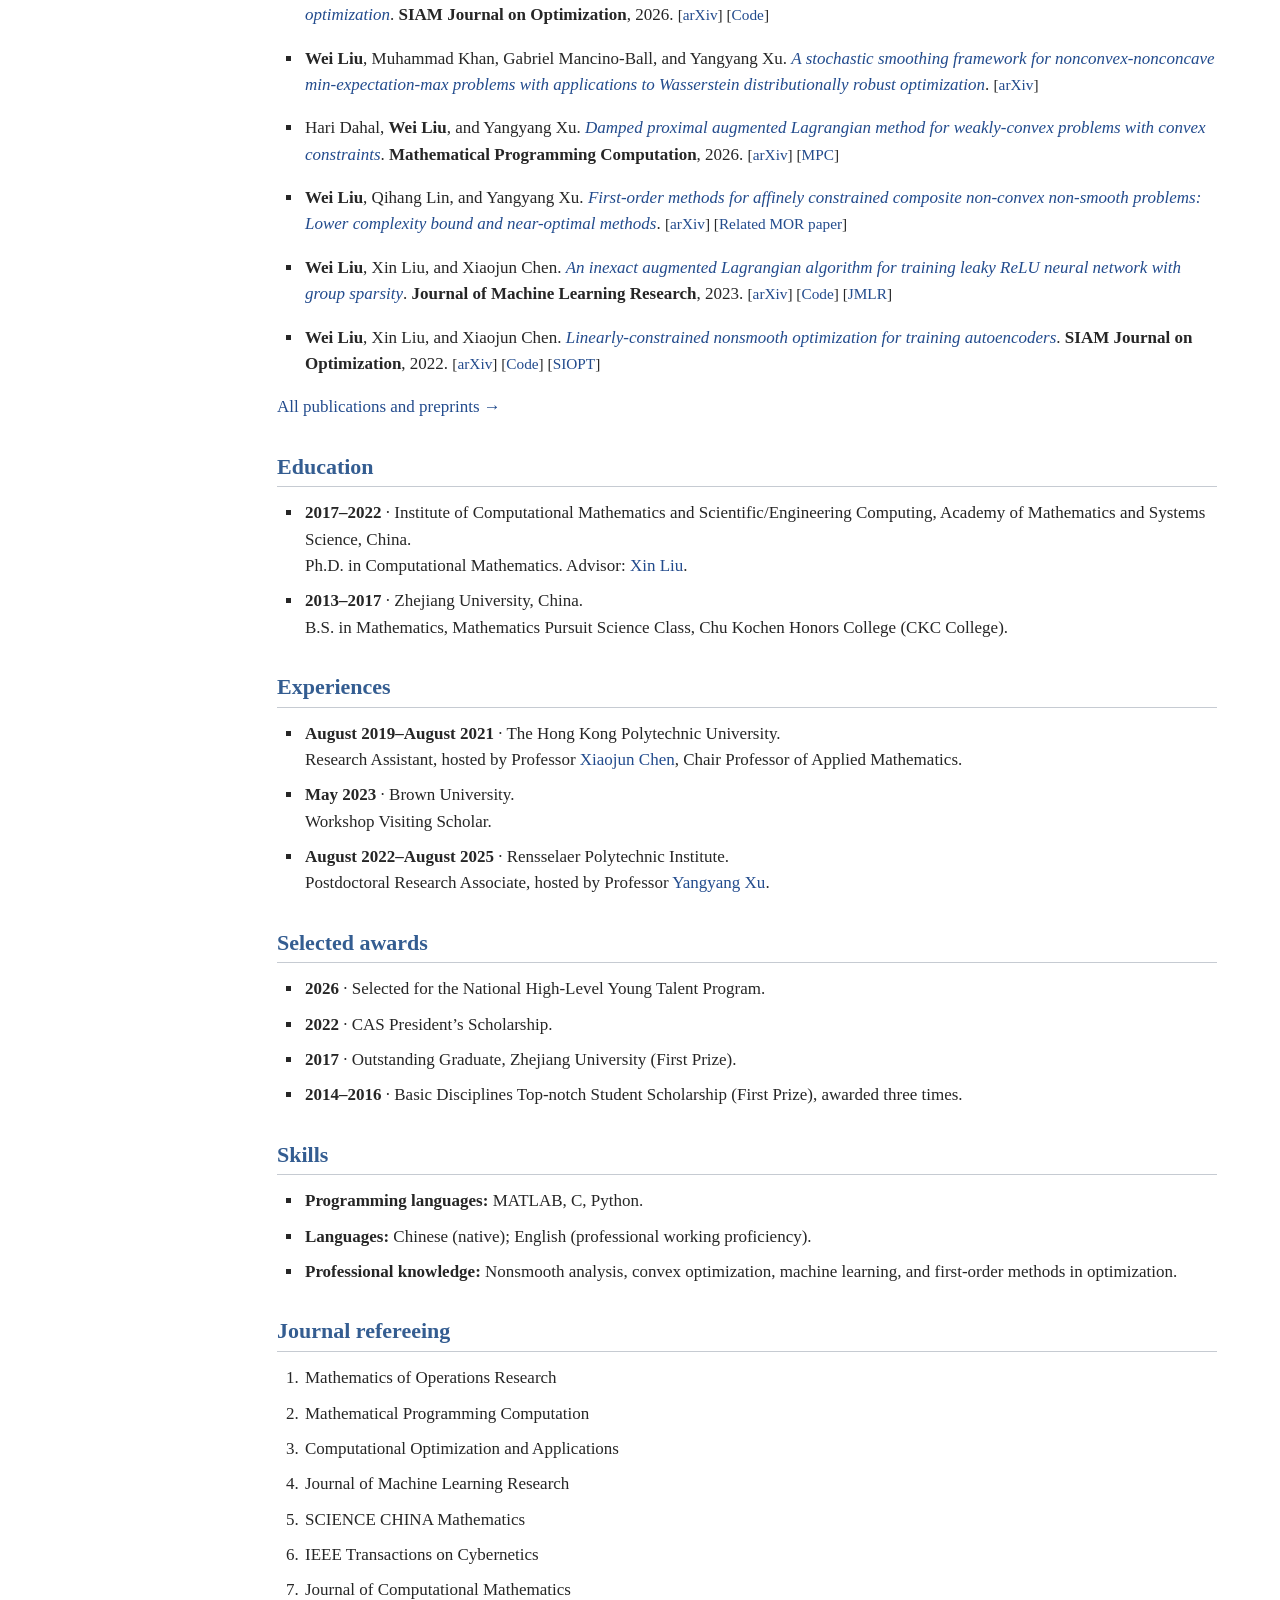
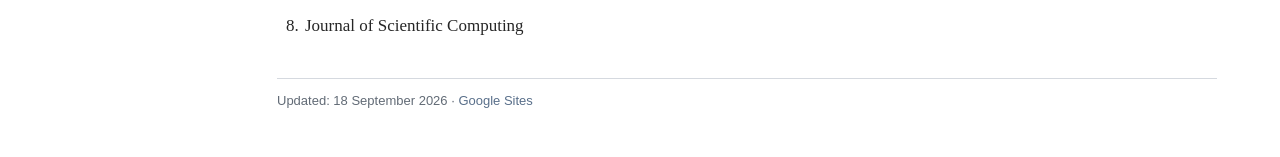
==== commit 83ae9d64: "Add files via upload" ====
--- a/index.html
+++ b/index.html
@@ -1,17 +1,25 @@
-<!DOCTYPE html PUBLIC "-//W3C//DTD XHTML 1.1//EN"
-      "http://www.w3.org/TR/xhtml11/DTD/xhtml11.dtd">
-<html xmlns="http://www.w3.org/1999/xhtml" xml:lang="en">
+<!doctype html>
+<html lang="en">
 <head>
-<meta name="generator" content="jemdoc, see http://jemdoc.jaboc.net/" />
-<meta http-equiv="Content-Type" content="text/html;charset=utf-8" />
-<link rel="stylesheet" href="jemdoc.css" type="text/css" />
-<title>Wei Liu's Homepage</title>
+<meta charset="utf-8">
+<meta name="viewport" content="width=device-width, initial-scale=1">
+<meta name="description" content="Wei Liu — Research Assistant Professor in Applied Mathematics at The Hong Kong Polytechnic University. First-order methods, nonsmooth optimization, and complexity analysis.">
+<meta name="author" content="Wei Liu">
+<meta name="color-scheme" content="light">
+<title>Wei Liu’s Homepage</title>
+<link rel="canonical" href="https://liuwei175.github.io/">
+<link rel="alternate" hreflang="en" href="https://liuwei175.github.io/">
+<link rel="alternate" hreflang="zh-Hans" href="https://liuwei175.github.io/ch/">
+<link rel="icon" href="favicon.ico" sizes="any">
+<link rel="stylesheet" href="site.css?v=20260918">
 </head>
 <body>
-<table summary="Table for page layout." id="tlayout"><tr valign="top">
-<td id="layout-menu">
-<div class="menu-category"><a href="index.html" class="current">Home</a></div>
-<div class="menu-item"><a href="ch/index.html">(中文)</a></div>
+<a class="skip-link" href="#layout-content">Skip to content</a>
+<div id="tlayout">
+<nav id="layout-menu" aria-label="Main navigation">
+<div class="menu-brand">Wei Liu</div>
+<div class="menu-item"><a href="index.html" class="current" aria-current="page">Home</a></div>
+<div class="menu-item"><a href="ch/index.html">中文</a></div>
 <div class="menu-category">Research</div>
 <div class="menu-item"><a href="research-summary.html">Research Summary</a></div>
 <div class="menu-item"><a href="opening.html">Opening</a></div>
@@ -20,86 +28,102 @@
 <div class="menu-item"><a href="talks.html">Talks</a></div>
 <div class="menu-item"><a href="grants.html">Grants</a></div>
 <div class="menu-item"><a href="links.html">Links</a></div>
-</td>
-<td id="layout-content">
-<div id="toptitle"><h1>Wei Liu</h1></div>
+</nav>
+<main id="layout-content">
+<header id="toptitle"><h1>Wei Liu</h1></header>
+<div class="profile">
+<img class="portrait" src="lw.jpeg" width="667" height="1000" alt="Portrait" fetchpriority="high">
+<div class="profile-details">
+<p class="position"><strong>Research Assistant Professor</strong><br>Department of Applied Mathematics<br>The Hong Kong Polytechnic University</p>
+<p>Email: <a href="mailto:lwdsdqqb@gmail.com">lwdsdqqb [at] gmail.com</a><br>
+ORCID: <a href="https://orcid.org/0000-0002-2376-8974">0000-0002-2376-8974</a></p>
+<p class="profile-links"><a href="https://scholar.google.com/citations?user=YXqRQ5cAAAAJ&amp;hl=en">Google Scholar</a> · <a href="https://sites.google.com/view/liu-wei/homepage">Google homepage</a> · <a href="ch/index.html">中文主页</a></p>
+</div>
+</div>
+<section aria-labelledby="news">
+<h2 id="news">News</h2>
+<ul class="news-list">
+  <li><span class="news-date">09.11</span> <span>New preprint: <a href="https://arxiv.org/abs/2609.11171">A sequential smoothing majorant stochastic approximation method for nonconvex nonconcave minimax problems</a>.</span></li>
+  <li><span class="news-date">06.27</span> <span>New GRF grant funded by the Hong Kong RGC: <a href="grants.html#grf">Oracle complexity bounds of first-order methods for nonsmooth optimization with nonconvex function constraints</a>.</span></li>
+  <li><span class="news-date">03.14</span> <span>Paper accepted by <em>Transactions on Machine Learning Research</em>: “LoDAdaC: a unified local training-based decentralized framework with Adam-type updates and compressed communication”.</span></li>
+  <li><span class="news-date">01.26</span> <span>Paper accepted by <em>SIAM Journal on Optimization</em>: <a href="https://arxiv.org/abs/2501.19214">A SPIDER-type stochastic subgradient method for expectation-constrained nonconvex nonsmooth optimization</a>.</span></li>
+  <li><span class="news-date">01.06</span> <span>Paper published in <em>Mathematical Programming Computation</em>: <a href="https://link.springer.com/article/10.1007/s12532-025-00302-1">Damped proximal augmented Lagrangian method for weakly-convex problems with convex constraints</a>.</span></li>
+  <li><span class="news-date">07.09</span> <span>Paper accepted by <em>Transactions on Machine Learning Research</em>: <a href="https://arxiv.org/abs/2508.04950">Compressed decentralized momentum stochastic gradient methods for nonconvex optimization</a>.</span></li>
+</ul>
+</section>
+<section aria-labelledby="about">
+<h2 id="about">About me</h2>
+<p>I received my bachelor’s degree in mathematics from Zhejiang University in 2017. In September 2017, I began my master’s studies at the <a href="https://english.amss.cas.cn/">Academy of Mathematics and Systems Science</a> of the <a href="https://english.cas.cn/">Chinese Academy of Sciences</a>, under the supervision of Professor <a href="https://lsec.cc.ac.cn/~liuxin/">Xin Liu</a>, and became a Ph.D. candidate in August 2019. From August 2019 to August 2021, I visited The Hong Kong Polytechnic University, hosted by Professor <a href="https://www.polyu.edu.hk/ama/staff/xjchen/ChenXJ.htm">Xiaojun Chen</a>. I obtained my Ph.D. in June 2022.</p>
+<p>From 2022 to 2025, I was a Postdoctoral Research Associate at Rensselaer Polytechnic Institute, working with Professor <a href="https://xu-yangyang.github.io/">Yangyang Xu</a>. I then joined the <a href="https://www.polyu.edu.hk/ama/">Department of Applied Mathematics at The Hong Kong Polytechnic University</a> as a Research Assistant Professor. I will join <a href="https://www.whu.edu.cn/">Wuhan University</a> in 2027 as a Research Fellow and tenure-track Associate Professor.</p></section>
+<section aria-labelledby="research">
+<h2 id="research">Research interests</h2>
+<p>My research focuses on the design and analysis of (stochastic) first-order methods for nonlinear optimization. I aim to develop algorithms that are both simple and efficient. A central idea is to make difficult problems more tractable through <strong>exact penalization, smoothing, and convexification</strong>.</p>
+<p>These transformations allow us to use well-established algorithmic frameworks, with strong theoretical guarantees and practical performance. My interests include:</p><ul>
+  <li>First-order methods for large-scale optimization.</li>
+  <li>Stochastic models and methods for statistical data analysis and machine learning.</li>
+  <li>Complexity analysis: iteration, oracle, and computational complexity.</li>
+  <li>Applications in AI and machine learning, including fairness, deep neural networks, distributed robust optimization, decentralized distributed learning, semi-supervised learning, bilevel optimization, minimax problems, and large language models.</li>
+</ul>
+<p><a href="research-summary.html">More about my research</a> · <a href="mailto:lwdsdqqb@gmail.com">Get in touch</a></p></section>
+<section aria-labelledby="selected-publications">
+<h2 id="selected-publications">Selected publications</h2>
+<ul class="publication-list">
+  <li><strong>Wei Liu</strong> and Yangyang Xu. <a href="https://arxiv.org/abs/2501.19214"><em>A SPIDER-type stochastic subgradient method for expectation-constrained nonconvex nonsmooth optimization</em></a>. <span class="venue">SIAM Journal on Optimization</span>, 2026. <span class="paper-links">[<a href="https://arxiv.org/abs/2501.19214">arXiv</a>] [<a href="https://drive.google.com/drive/folders/1x2a2T5kNvjAUkPqvqCcHqZljItWK87iG?usp=sharing">Code</a>]</span></li>
+  <li><strong>Wei Liu</strong>, Muhammad Khan, Gabriel Mancino-Ball, and Yangyang Xu. <a href="https://arxiv.org/abs/2502.17602"><em>A stochastic smoothing framework for nonconvex-nonconcave min-expectation-max problems with applications to Wasserstein distributionally robust optimization</em></a>. <span class="paper-links">[<a href="https://arxiv.org/abs/2502.17602">arXiv</a>]</span></li>
+  <li>Hari Dahal, <strong>Wei Liu</strong>, and Yangyang Xu. <a href="https://arxiv.org/abs/2311.09065"><em>Damped proximal augmented Lagrangian method for weakly-convex problems with convex constraints</em></a>. <span class="venue">Mathematical Programming Computation</span>, 2026. <span class="paper-links">[<a href="https://arxiv.org/abs/2311.09065">arXiv</a>] [<a href="https://link.springer.com/article/10.1007/s12532-025-00302-1">MPC</a>]</span></li>
+  <li><strong>Wei Liu</strong>, Qihang Lin, and Yangyang Xu. <a href="https://arxiv.org/abs/2307.07605"><em>First-order methods for affinely constrained composite non-convex non-smooth problems: Lower complexity bound and near-optimal methods</em></a>. <span class="paper-links">[<a href="https://arxiv.org/abs/2307.07605">arXiv</a>] [<a href="https://pubsonline.informs.org/doi/abs/10.1287/moor.2023.0377">Related MOR paper</a>]</span></li>
+  <li><strong>Wei Liu</strong>, Xin Liu, and Xiaojun Chen. <a href="https://arxiv.org/abs/2205.05428"><em>An inexact augmented Lagrangian algorithm for training leaky ReLU neural network with group sparsity</em></a>. <span class="venue">Journal of Machine Learning Research</span>, 2023. <span class="paper-links">[<a href="https://arxiv.org/abs/2205.05428">arXiv</a>] [<a href="https://github.com/liuwei175/code-for-IALAM">Code</a>] [<a href="https://jmlr.org/papers/v24/22-0491.html">JMLR</a>]</span></li>
+  <li><strong>Wei Liu</strong>, Xin Liu, and Xiaojun Chen. <a href="https://arxiv.org/abs/2103.16232"><em>Linearly-constrained nonsmooth optimization for training autoencoders</em></a>. <span class="venue">SIAM Journal on Optimization</span>, 2022. <span class="paper-links">[<a href="https://arxiv.org/abs/2103.16232">arXiv</a>] [<a href="https://github.com/liuwei175/code-for-SPG/tree/main">Code</a>] [<a href="https://epubs.siam.org/doi/10.1137/21M1408713">SIOPT</a>]</span></li>
+</ul>
+<p><a href="publications.html">All publications and preprints →</a></p></section>
+<section aria-labelledby="education">
+<h2 id="education">Education</h2>
+<ul>
+  <li><strong>2017–2022</strong> · Institute of Computational Mathematics and Scientific/Engineering Computing, Academy of Mathematics and Systems Science, China.<br>Ph.D. in Computational Mathematics. Advisor: <a href="https://lsec.cc.ac.cn/~liuxin/">Xin Liu</a>.</li>
+  <li><strong>2013–2017</strong> · Zhejiang University, China.<br>B.S. in Mathematics, Mathematics Pursuit Science Class, Chu Kochen Honors College (CKC College).</li>
+</ul>
+</section>
+<section aria-labelledby="experiences">
+<h2 id="experiences">Experiences</h2>
+<ul>
+  <li><strong>August 2019–August 2021</strong> · The Hong Kong Polytechnic University.<br>Research Assistant, hosted by Professor <a href="https://www.polyu.edu.hk/ama/staff/xjchen/ChenXJ.htm">Xiaojun Chen</a>, Chair Professor of Applied Mathematics.</li>
+  <li><strong>May 2023</strong> · Brown University.<br>Workshop Visiting Scholar.</li>
+  <li><strong>August 2022–August 2025</strong> · Rensselaer Polytechnic Institute.<br>Postdoctoral Research Associate, hosted by Professor <a href="https://xu-yangyang.github.io/">Yangyang Xu</a>.</li>
+</ul>
+</section>
+<section aria-labelledby="awards">
+<h2 id="awards">Selected awards</h2>
+<ul>
+  <li><strong>2026</strong> · Selected for the National High-Level Young Talent Program.</li>
+  <li><strong>2022</strong> · CAS President’s Scholarship.</li>
+  <li><strong>2017</strong> · Outstanding Graduate, Zhejiang University (First Prize).</li>
+  <li><strong>2014–2016</strong> · Basic Disciplines Top-notch Student Scholarship (First Prize), awarded three times.</li>
+</ul>
+</section>
+<section aria-labelledby="skills">
+<h2 id="skills">Skills</h2>
+<ul>
+  <li><strong>Programming languages:</strong> MATLAB, C, Python.</li>
+  <li><strong>Languages:</strong> Chinese (native); English (professional working proficiency).</li>
+  <li><strong>Professional knowledge:</strong> Nonsmooth analysis, convex optimization, machine learning, and first-order methods in optimization.</li>
+</ul>
+</section>
+<section aria-labelledby="refereeing">
+<h2 id="refereeing">Journal refereeing</h2>
+<ol>
+  <li>Mathematics of Operations Research</li>
+  <li>Mathematical Programming Computation</li>
+  <li>Computational Optimization and Applications</li>
+  <li>Journal of Machine Learning Research</li>
+  <li>SCIENCE CHINA Mathematics</li>
+  <li>IEEE Transactions on Cybernetics</li>
+  <li>Journal of Computational Mathematics</li>
+  <li>Journal of Scientific Computing</li>
+</ol>
+</section>
 
-<p><strong>Research Assistant Professor</strong><br/>
-Department of Applied Mathematics<br/>
-The Hong&nbsp;Kong Polytechnic University<br/>
-Email: liuwei175&nbsp;art&nbsp;lsec.cc.ac.cn<br/>
-[<a href="https://scholar.google.com/citations?hl=zh-CN&view_op=list_works&gmla=AJsN-F4cCcPR46fzwd-_9-CqGAe8wdnZYZqFyi-nKjoqLeMkN4Dw3Hz1fyaKqJIsRMlAYt95lUtS36D-LxbhuaM2-wsV44iT4ocYBxLmwYiqybtYJcKr-wM&user=YXqRQ5cAAAAJ">Google scholar page</a>], [<a href="https://sites.google.com/view/liu-wei/homepage">Google homepage</a>]<br/>
-ORCID: 0000-0002-2376-8974</p>
-
-<h2>News</h2>
-<ul>
-<li><strong>03.14</strong>: new paper accepted by Transactions on Machine Learning Research&nbsp;– <em>"LoDAdaC: a unified local training‑based decentralized framework with Adam‑type updates and compressed communication"</em>.</li>
-<li><strong>01.26</strong>: new paper accepted by SIAM Journal on Optimization&nbsp;– <em>"A SPIDER‑type stochastic subgradient method for expectation‑constrained nonconvex nonsmooth optimization"</em>.</li>
-<li><strong>01.06</strong>: new paper published by <em>Mathematical Programming Computation</em>&nbsp;– <em>"Damped proximal augmented Lagrangian method for weakly‑convex problems with convex constraints"</em>.</li>
-<li><strong>07.09</strong>: new conference paper accepted by Transactions on Machine Learning Research&nbsp;– <em>"Compressed decentralized momentum stochastic gradient methods for nonconvex optimization"</em>.</li>
-</ul>
-
-<h2>About me</h2>
-<p>I received my bachelor's degree in 2017 from the Department of Mathematics at Zhejiang University. I started my Master's study in September 2017 in the <a href="https://english.amss.cas.cn">Academy of Mathematics and Systems Science</a> of the Chinese Academy of Sciences under the supervision of Professor Xin Liu. I then became a PhD candidate there in August 2019. After that, I visited the <a href="https://www.polyu.edu.hk">Hong Kong Polytechnic University</a> for two years, sponsored by Xiaojun Chen. I obtained the Ph.D. degree in June 2022. I was a Postdoctoral Research Associate at the Rensselaer Polytechnic Institute from 2022 to 2025, sponsored by Yangyang Xu. I now hold the position of Research Assistant Professor in the Department of Applied Mathematics at The Hong Kong Polytechnic University.</p>
-
-<h2>Selected publications</h2>
-<ul>
-<li>Wei&nbsp;Liu, Yangyang&nbsp;Xu, <em>A SPIDER‑type stochastic subgradient method for expectation‑constrained nonconvex nonsmooth optimization</em>. <strong>SIAM JOURNAL on Optimization</strong></li>
-<li>Wei&nbsp;Liu, Muhammad&nbsp;Khan, Gabriel&nbsp;Mancino‑Ball, Yangyang&nbsp;Xu, <em>A stochastic smoothing framework for nonconvex‑nonconcave min‑sum‑max problems with applications to Wasserstein distributionally robust optimization</em>.</li>
-<li>Hari&nbsp;Dahal, Wei&nbsp;Liu, Yangyang&nbsp;Xu, <em>Damped proximal augmented Lagrangian method for weakly‑convex problems with convex constraints</em>. <strong>Mathematical Programming Computation</strong></li>
-<li>Wei&nbsp;Liu, Qihang&nbsp;Lin, Yangyang&nbsp;Xu, <em>First‑order methods for affinely constrained composite non‑convex non‑smooth problems: Lower complexity bound and near‑optimal methods</em>. <strong>Mathematics of Operations Research</strong></li>
-<li>Wei&nbsp;Liu, Xin&nbsp;Liu, and Xiaojun&nbsp;Chen, <em>An inexact augmented Lagrangian algorithm for training leaky ReLU neural network with group sparsity</em>. <strong>Journal of Machine Learning Research</strong></li>
-<li>Wei&nbsp;Liu, Xin&nbsp;Liu, and Xiaojun&nbsp;Chen, <em>Linearly‑constrained nonsmooth optimization for training autoencoders</em>. <strong>SIAM JOURNAL on Optimization</strong></li>
-</ul>
-
-<h2>Research interests</h2>
-<ul>
-<li>First‑order methods for large‑scale nonconvex (nonsmooth) constrained optimization.</li>
-<li>Stochastic (sub)gradient methods for statistical and machine learning.</li>
-<li>Complexity analysis (iteration, oracle and computational).</li>
-<li>Applications including fairness in AI, deep neural networks, distributed robust optimization, decentralized distributed learning, semi‑supervised learning, bilevel optimization, minimax problems and large language models.</li>
-</ul>
-
-<h2>Education</h2>
-<ul>
-<li>Institute of Computational Mathematics and Scientific/Engineering Computing, Academy of Mathematics and Systems Science, China (2017&nbsp;–&nbsp;2022) — Ph.D. in Computational Mathematics (Advisor: Xin Liu).</li>
-<li>Zhejiang University, Zhejiang, China (2013&nbsp;–&nbsp;2017) — B.S. in Mathematics Pursuit Science Class, Chu Kochen Honors College (CKC College).</li>
-</ul>
-
-<h2>Experiences</h2>
-<ul>
-<li>The Hong Kong Polytechnic University (Aug.&nbsp;2019 – Aug.&nbsp;2021) — Research Assistant, hosted by Professor Xiaojun Chen.</li>
-<li>Brown University (May 2023) — Workshop Visiting Scholar.</li>
-<li>Rensselaer Polytechnic Institute (Aug.&nbsp;2022 – Aug.&nbsp;2025) — Postdoctoral Research Associate, hosted by Professor Yangyang Xu.</li>
-</ul>
-
-<h2>Selected awards</h2>
-<ul>
-<li>2026 — Selected for the National High‑Level Young Talent Program.</li>
-<li>2022 — CAS prize of president scholarship.</li>
-<li>2017 — Outstanding Graduates in Zhejiang University (First Prize).</li>
-<li>2014–2016 — Awarded three times on Basic Disciplines of Top‑notch Student Scholarship (First Prize).</li>
-</ul>
-
-<h2>Skills</h2>
-<ul>
-<li><strong>Programming languages</strong>: MATLAB, C, Python.</li>
-<li><strong>Language</strong>: Chinese (Native), English (Professional working proficiency).</li>
-<li><strong>Professional knowledge</strong>: Nonsmooth analysis, convex optimization, machine learning, first‑order methods in optimization.</li>
-</ul>
-
-<h2>Journal refereeing</h2>
-<ol>
-<li>Mathematics of Operations Research</li>
-<li>Mathematical Programming Computation</li>
-<li>Computational Optimization and Applications</li>
-<li>Journal of Machine Learning Research</li>
-<li>SCIENCE CHINA Mathematics</li>
-<li>IEEE Transactions on Cybernetics</li>
-<li>Journal of Computational Mathematics</li>
-<li>Journal of Scientific Computing</li>
-</ol>
-
-</td></tr></table>
+<footer id="footer">Updated: 18 September 2026 · <a href="https://sites.google.com/view/liu-wei/homepage">Google Sites</a></footer>
+</main>
+</div>
 </body>
 </html>
--- a/site.css
+++ b/site.css
@@ -0,0 +1,86 @@
+/* Static, responsive academic layout inspired by the existing jemdoc site.
+   Local system fonts only. No JavaScript, external fonts, or CDN dependencies. */
+:root { --blue:#345d91; --blue-light:#527bbd; --ink:#262626; --line:#c6cbd2; --muted:#626b76; --panel:#f6f7f9; }
+* { box-sizing:border-box; }
+html { scroll-padding-top:1.25rem; }
+body { margin:0; background:#fff; color:var(--ink); font:17px/1.55 Georgia,"Times New Roman","Noto Serif CJK SC",serif; }
+a { color:#224b8d; text-decoration:none; text-underline-offset:.18em; overflow-wrap:anywhere; }
+a:hover { text-decoration:underline; }
+a:focus-visible { outline:2px solid var(--blue); outline-offset:4px; border-radius:2px; }
+#tlayout { display:grid; grid-template-columns:180px minmax(0,1fr); gap:34px; max-width:1210px; margin:30px auto 45px; padding:0 28px; align-items:start; }
+#layout-menu { position:sticky; top:24px; background:var(--panel); border:1px solid #dce0e6; padding:17px 13px 20px; font-size:15.5px; }
+.menu-brand { font-size:20px; font-weight:bold; color:var(--blue); padding:0 7px 9px; }
+.menu-category { border-bottom:1px solid #c1c7cf; color:#4e5660; font-weight:bold; padding:10px 7px 4px; margin-bottom:5px; }
+.menu-item a { display:block; padding:5px 7px; line-height:1.35; color:#365e92; }
+.menu-item a.current { background:#e8edf4; color:#173e75; font-weight:bold; box-shadow:inset 2px 0 0 #527bbd; }
+#layout-content { min-width:0; }
+#toptitle { border-bottom:3px double #b0b7c0; margin:0 0 23px; padding:0 0 11px; }
+h1,h2,h3 { color:var(--blue); font-weight:bold; }
+h1 { font-size:32px; line-height:1.25; margin:0; }
+h2 { font-size:22px; line-height:1.35; border-bottom:1px solid var(--line); padding-bottom:5px; margin:31px 0 13px; }
+h3 { font-size:19px; line-height:1.4; margin:25px 0 10px; }
+p { margin:0 0 14px; }
+ul,ol { margin:0 0 16px; padding-left:26px; }
+li { margin:0 0 9px; padding-left:2px; }
+ul { list-style-type:square; }
+.profile { display:flex; align-items:center; gap:27px; margin:0 0 27px; }
+.portrait { display:block; width:150px; height:auto; flex:0 0 150px; border-radius:2px; }
+.profile-details { min-width:0; }
+.position { font-size:18px; line-height:1.65; margin-bottom:13px; }
+.profile-links { font-size:15px; margin-bottom:0; }
+.news-list { list-style:none; padding:0; }
+.news-list li { display:grid; grid-template-columns:55px minmax(0,1fr); column-gap:12px; padding:0; margin:0 0 10px; }
+.news-date { color:var(--blue); font-weight:bold; font-variant-numeric:tabular-nums; }
+.publication-list li { margin-bottom:17px; }
+.paper-links { display:inline; font-size:.9em; }
+.paper-links a { white-space:nowrap; }
+.venue { font-weight:bold; }
+.notice { border-left:3px solid #527bbd; padding:12px 17px; margin:19px 0; background:#f3f6fa; }
+.notice p { margin:0; }
+.intake { font-size:19px; margin:0 0 20px; color:var(--blue); }
+.talk-list li { margin-bottom:21px; }
+.talk-note { margin:6px 0 0; color:#555e68; font-size:.94em; }
+.grant-list li { margin-bottom:27px; }
+.grant-list p { margin:0; }
+.grant-period { display:inline-block; color:var(--muted); margin-top:4px; font-variant-numeric:tabular-nums; }
+.album-link { font-size:19px; margin:22px 0; }
+.muted { color:var(--muted); font-size:.92em; }
+#footer { border-top:1px solid #d5d9df; margin-top:39px; padding-top:12px; color:var(--muted); font:13px/1.6 Arial,Helvetica,sans-serif; }
+#footer a { color:#596f8a; }
+.skip-link { position:absolute; left:-10000px; top:auto; }
+.skip-link:focus { position:fixed; top:8px; left:8px; z-index:10; padding:8px 12px; background:white; border:2px solid var(--blue); }
+html[lang="zh-CN"] body { line-height:1.8; }
+html[lang="zh-CN"] .profile { align-items:center; }
+html[lang="zh-CN"] .publication-list { line-height:1.6; }
+@media (max-width:780px) {
+ #tlayout { display:block; margin:16px auto 30px; padding:0 20px; }
+ #layout-menu { position:static; padding:10px 9px; margin-bottom:24px; font-size:14.5px; }
+ .menu-brand { display:inline-block; padding:2px 7px 7px; }
+ .menu-category { display:none; }
+ .menu-item { display:inline-block; vertical-align:middle; }
+ .menu-item a { padding:5px 7px; }
+ .menu-item a.current { box-shadow:inset 0 -2px 0 #527bbd; }
+ h1 { font-size:29px; }
+ h2 { font-size:21px; }
+ .profile { gap:21px; }
+ .portrait { width:125px; flex-basis:125px; }
+ .position { font-size:17px; }
+}
+@media (max-width:480px) {
+ body { font-size:16px; }
+ #tlayout { padding:0 16px; }
+ .profile { display:block; }
+ .portrait { width:130px; margin:0 0 18px; }
+ .news-list li { grid-template-columns:48px minmax(0,1fr); column-gap:9px; }
+ .profile-links { line-height:1.8; }
+ .paper-links { line-height:1.8; }
+ ul,ol { padding-left:22px; }
+}
+@media print {
+ body { font-size:11pt; }
+ #tlayout { display:block; margin:0; padding:0; max-width:none; }
+ #layout-menu,.skip-link,#footer { display:none; }
+ h1,h2,h3 { break-after:avoid; }
+ .profile { break-inside:avoid; }
+ a { color:inherit; }
+}
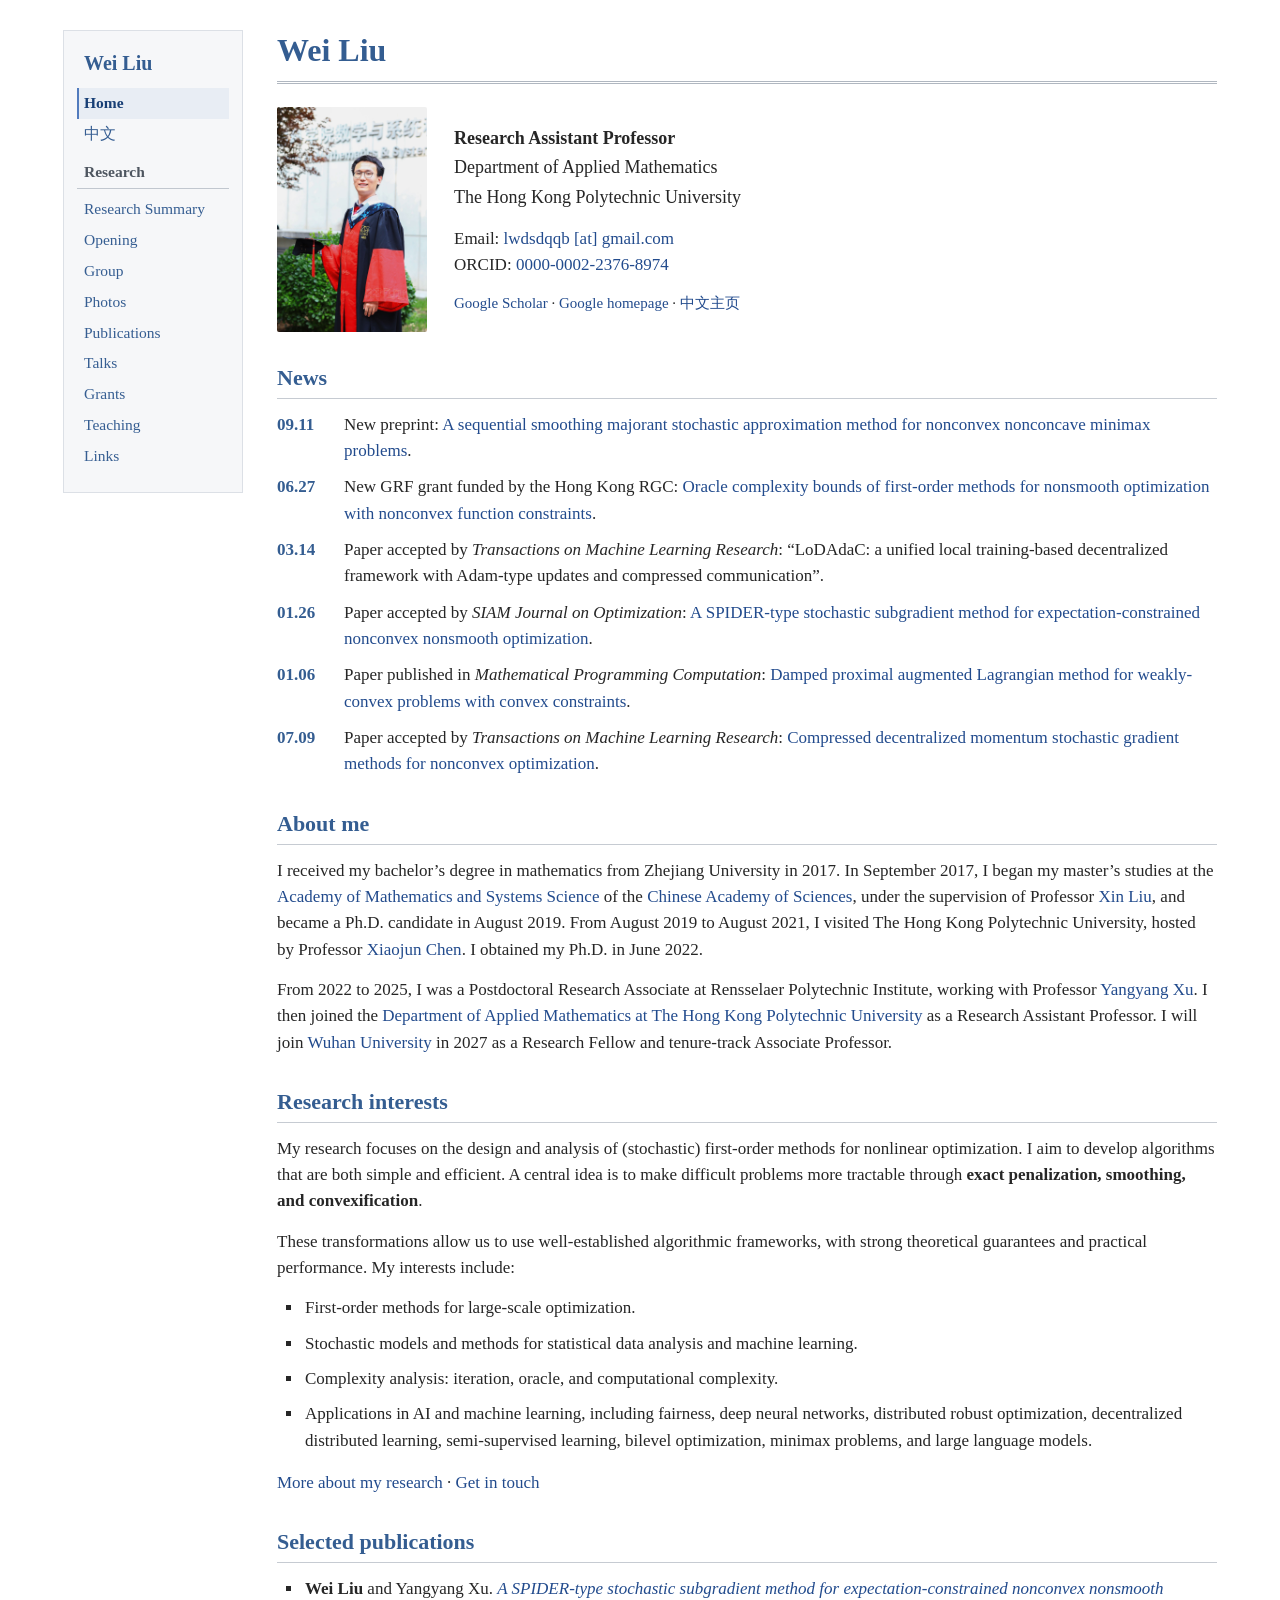
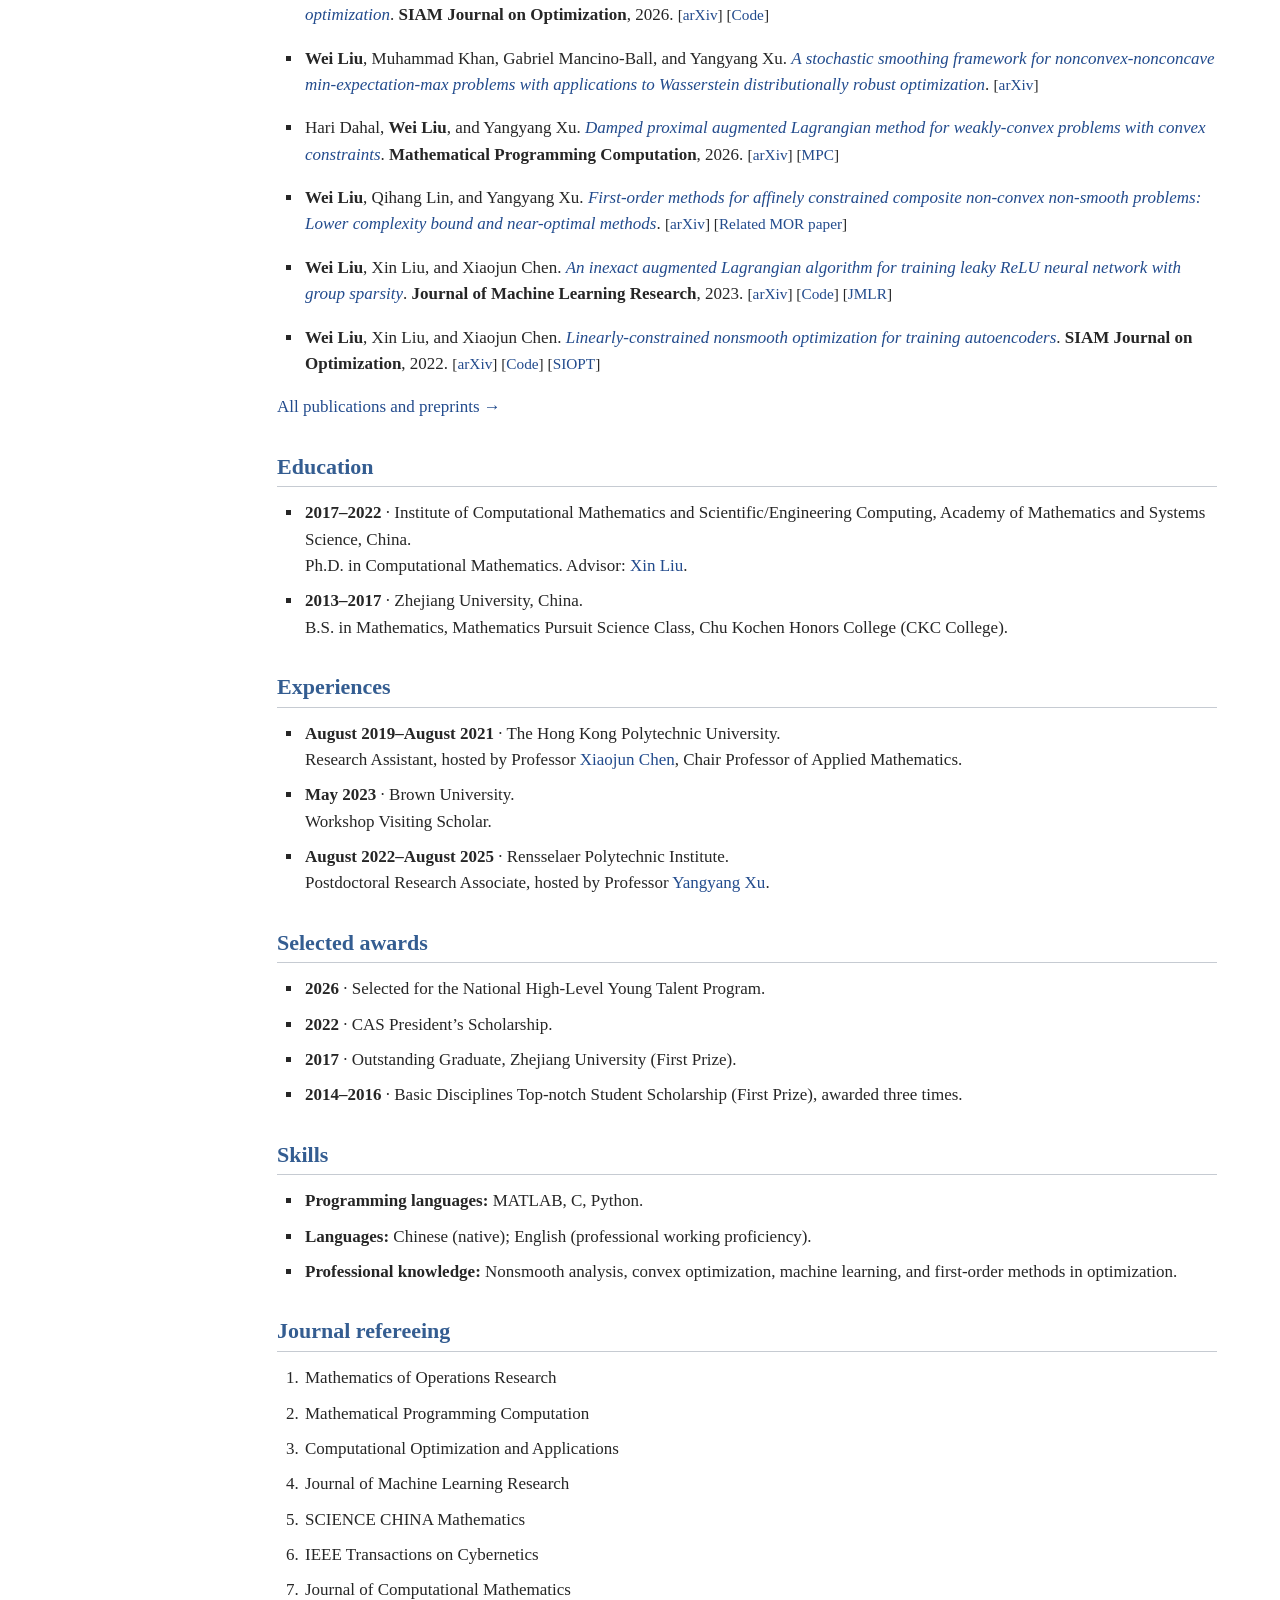
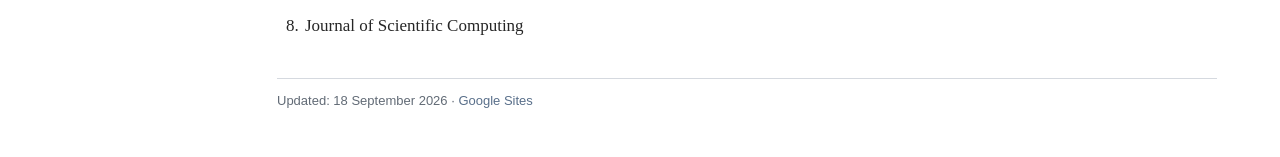
==== commit 1ff0f467: "Add files via upload" ====
--- a/index.html
+++ b/index.html
@@ -23,10 +23,12 @@
 <div class="menu-category">Research</div>
 <div class="menu-item"><a href="research-summary.html">Research Summary</a></div>
 <div class="menu-item"><a href="opening.html">Opening</a></div>
+<div class="menu-item"><a href="group.html">Group</a></div>
 <div class="menu-item"><a href="photos.html">Photos</a></div>
 <div class="menu-item"><a href="publications.html">Publications</a></div>
 <div class="menu-item"><a href="talks.html">Talks</a></div>
 <div class="menu-item"><a href="grants.html">Grants</a></div>
+<div class="menu-item"><a href="teaching.html">Teaching</a></div>
 <div class="menu-item"><a href="links.html">Links</a></div>
 </nav>
 <main id="layout-content">
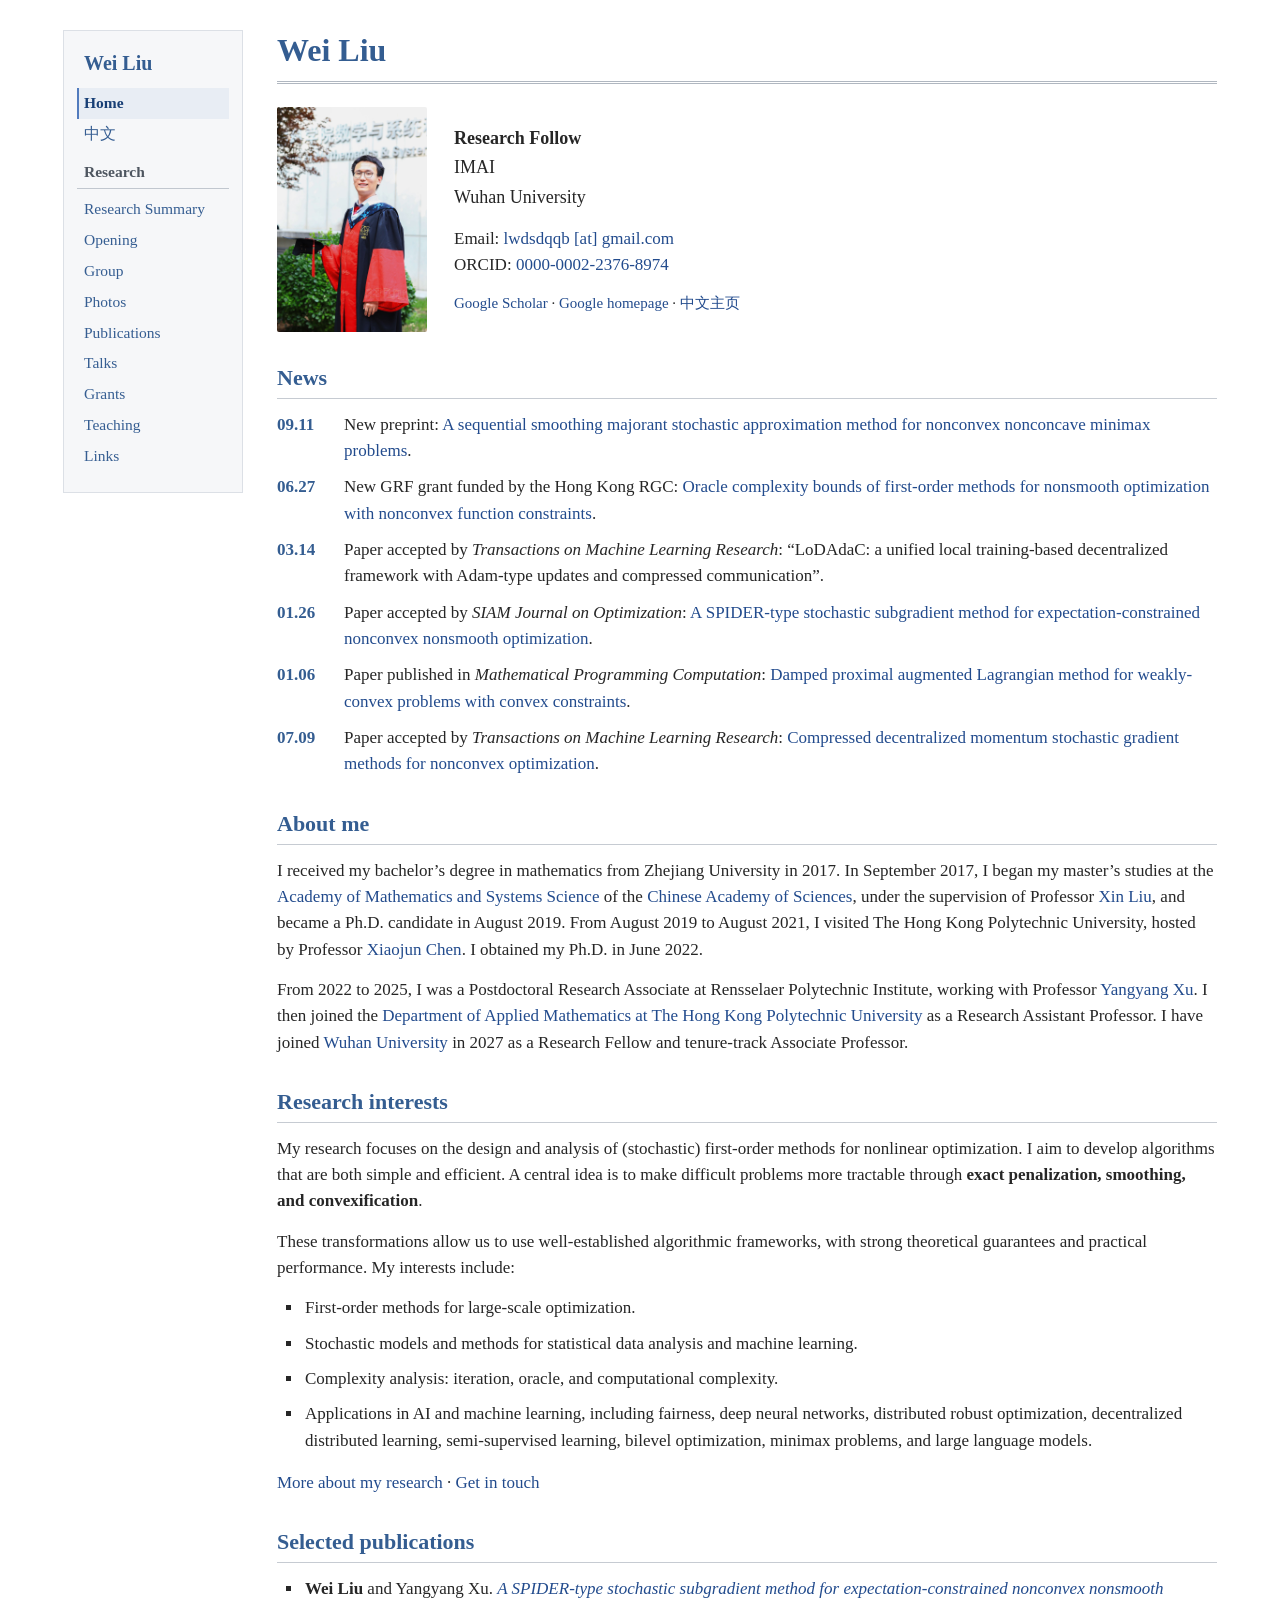
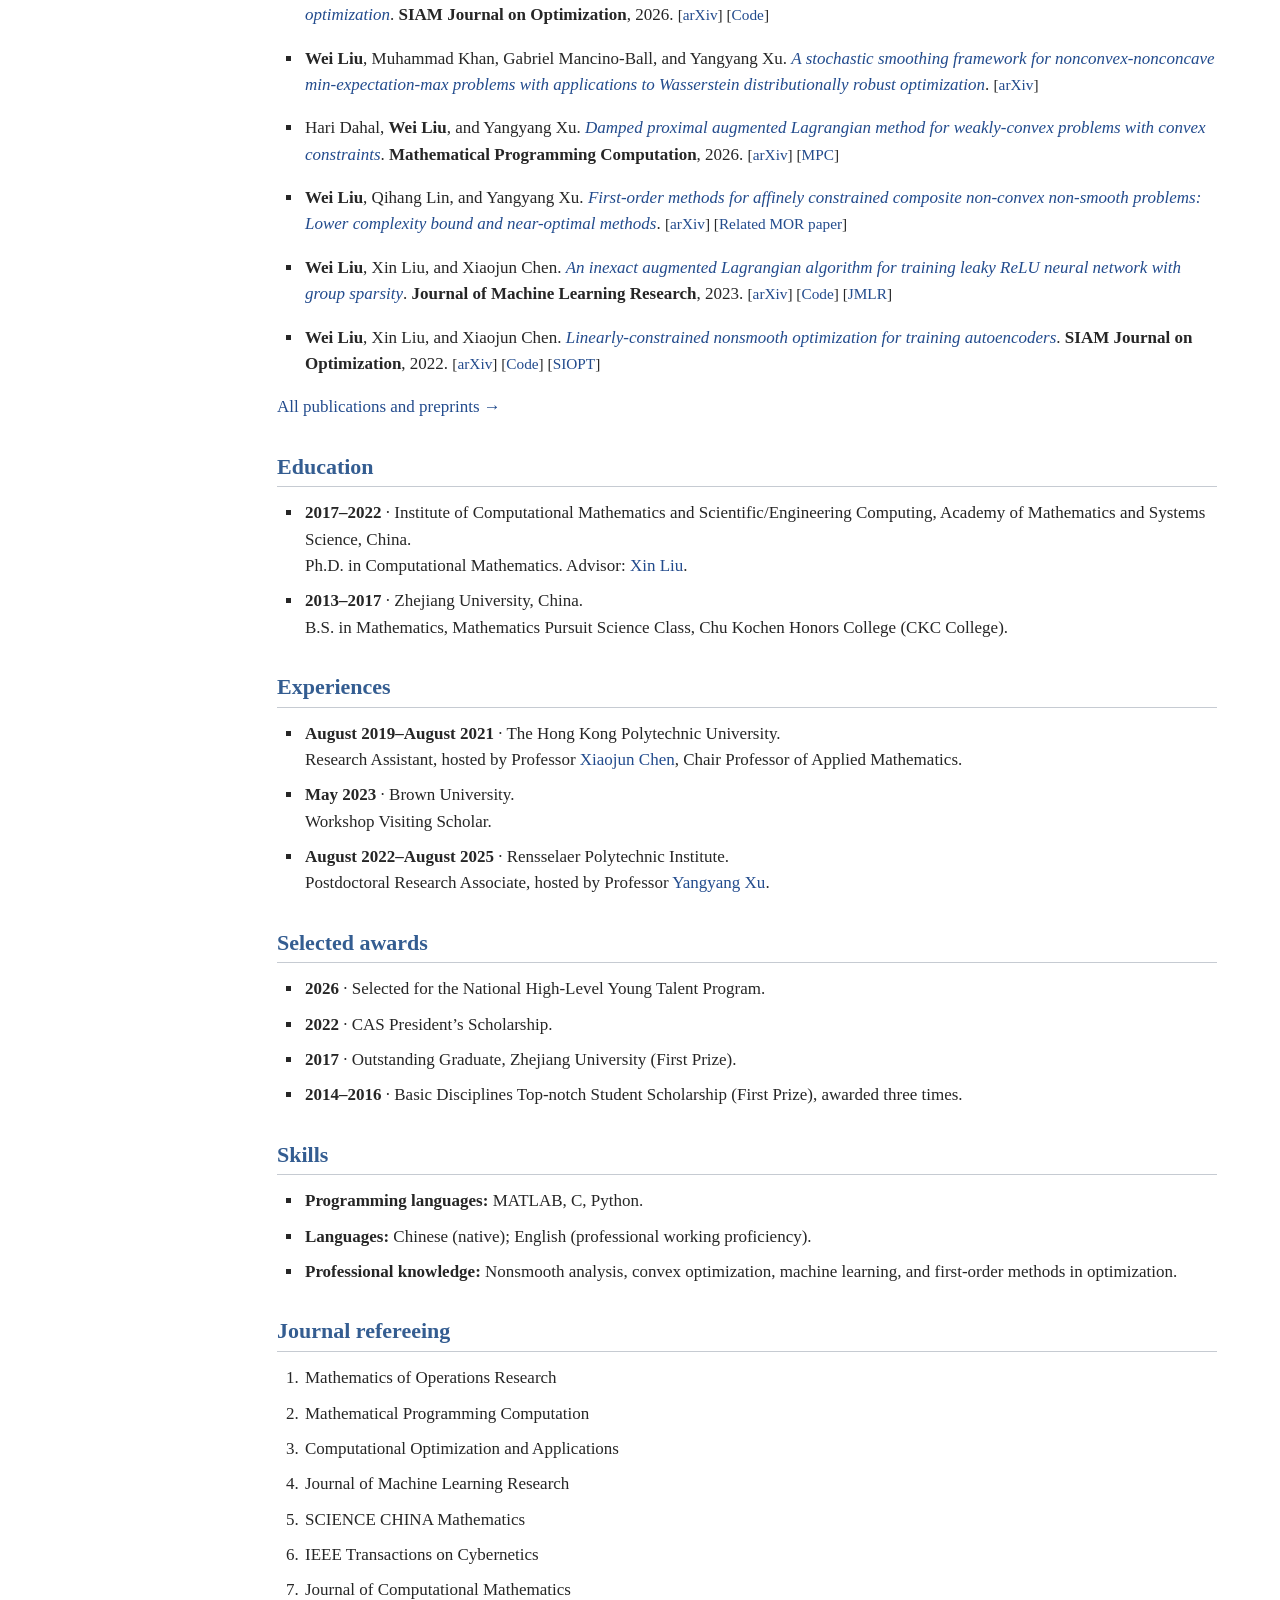
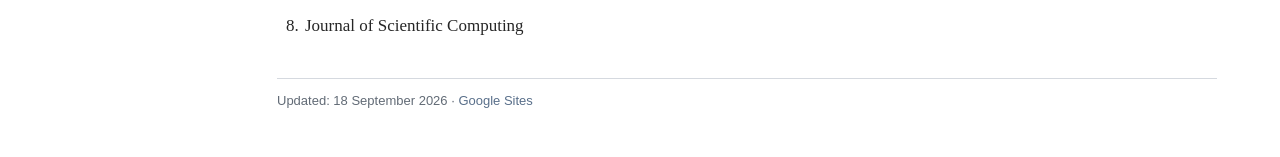
==== commit 4340c71d: "Update index.html" ====
--- a/index.html
+++ b/index.html
@@ -3,7 +3,7 @@
 <head>
 <meta charset="utf-8">
 <meta name="viewport" content="width=device-width, initial-scale=1">
-<meta name="description" content="Wei Liu — Research Assistant Professor in Applied Mathematics at The Hong Kong Polytechnic University. First-order methods, nonsmooth optimization, and complexity analysis.">
+<meta name="description" content="Wei Liu — Research Fellow in Wuhan University. First-order methods, nonsmooth optimization, and complexity analysis.">
 <meta name="author" content="Wei Liu">
 <meta name="color-scheme" content="light">
 <title>Wei Liu’s Homepage</title>
@@ -36,7 +36,7 @@
 <div class="profile">
 <img class="portrait" src="lw.jpeg" width="667" height="1000" alt="Portrait" fetchpriority="high">
 <div class="profile-details">
-<p class="position"><strong>Research Assistant Professor</strong><br>Department of Applied Mathematics<br>The Hong Kong Polytechnic University</p>
+<p class="position"><strong>Research Follow</strong><br>IMAI<br>Wuhan University</p>
 <p>Email: <a href="mailto:lwdsdqqb@gmail.com">lwdsdqqb [at] gmail.com</a><br>
 ORCID: <a href="https://orcid.org/0000-0002-2376-8974">0000-0002-2376-8974</a></p>
 <p class="profile-links"><a href="https://scholar.google.com/citations?user=YXqRQ5cAAAAJ&amp;hl=en">Google Scholar</a> · <a href="https://sites.google.com/view/liu-wei/homepage">Google homepage</a> · <a href="ch/index.html">中文主页</a></p>
@@ -56,7 +56,7 @@
 <section aria-labelledby="about">
 <h2 id="about">About me</h2>
 <p>I received my bachelor’s degree in mathematics from Zhejiang University in 2017. In September 2017, I began my master’s studies at the <a href="https://english.amss.cas.cn/">Academy of Mathematics and Systems Science</a> of the <a href="https://english.cas.cn/">Chinese Academy of Sciences</a>, under the supervision of Professor <a href="https://lsec.cc.ac.cn/~liuxin/">Xin Liu</a>, and became a Ph.D. candidate in August 2019. From August 2019 to August 2021, I visited The Hong Kong Polytechnic University, hosted by Professor <a href="https://www.polyu.edu.hk/ama/staff/xjchen/ChenXJ.htm">Xiaojun Chen</a>. I obtained my Ph.D. in June 2022.</p>
-<p>From 2022 to 2025, I was a Postdoctoral Research Associate at Rensselaer Polytechnic Institute, working with Professor <a href="https://xu-yangyang.github.io/">Yangyang Xu</a>. I then joined the <a href="https://www.polyu.edu.hk/ama/">Department of Applied Mathematics at The Hong Kong Polytechnic University</a> as a Research Assistant Professor. I will join <a href="https://www.whu.edu.cn/">Wuhan University</a> in 2027 as a Research Fellow and tenure-track Associate Professor.</p></section>
+<p>From 2022 to 2025, I was a Postdoctoral Research Associate at Rensselaer Polytechnic Institute, working with Professor <a href="https://xu-yangyang.github.io/">Yangyang Xu</a>. I then joined the <a href="https://www.polyu.edu.hk/ama/">Department of Applied Mathematics at The Hong Kong Polytechnic University</a> as a Research Assistant Professor. I have joined <a href="https://www.whu.edu.cn/">Wuhan University</a> in 2027 as a Research Fellow and tenure-track Associate Professor.</p></section>
 <section aria-labelledby="research">
 <h2 id="research">Research interests</h2>
 <p>My research focuses on the design and analysis of (stochastic) first-order methods for nonlinear optimization. I aim to develop algorithms that are both simple and efficient. A central idea is to make difficult problems more tractable through <strong>exact penalization, smoothing, and convexification</strong>.</p>
